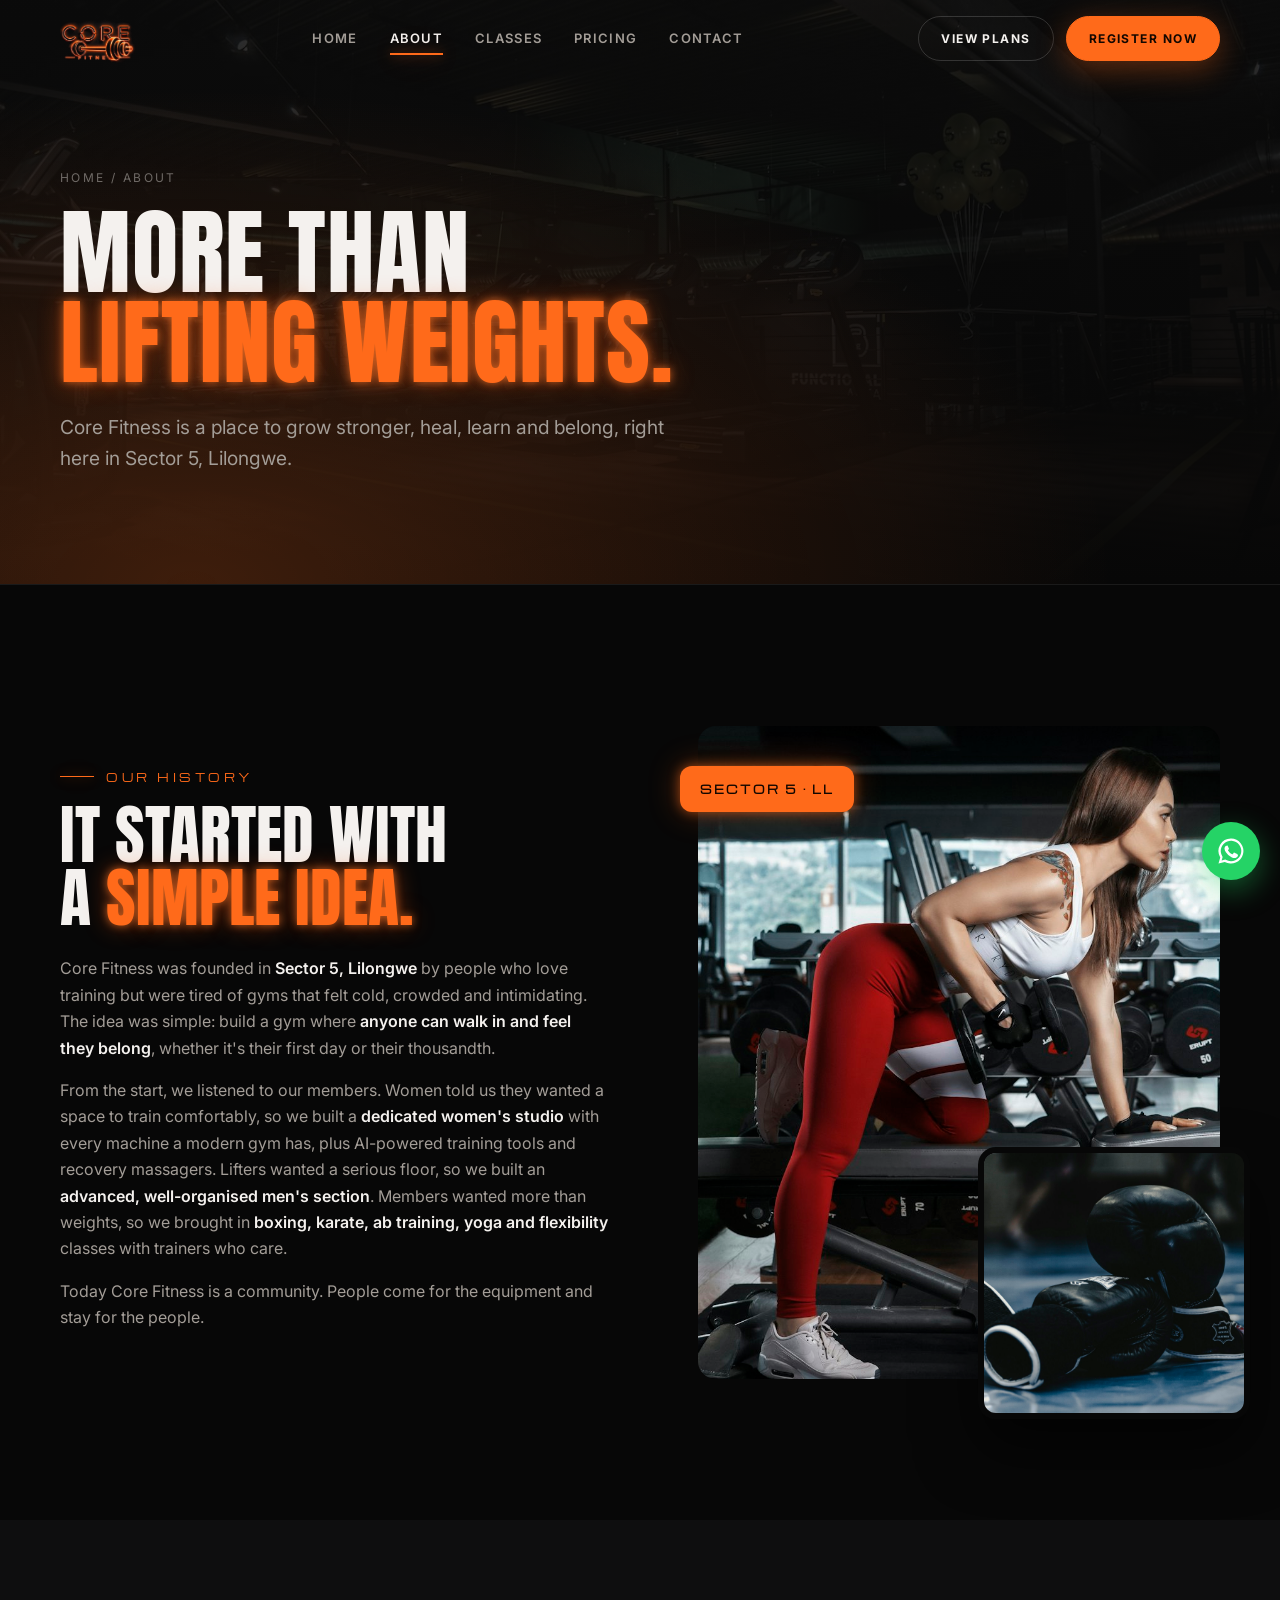
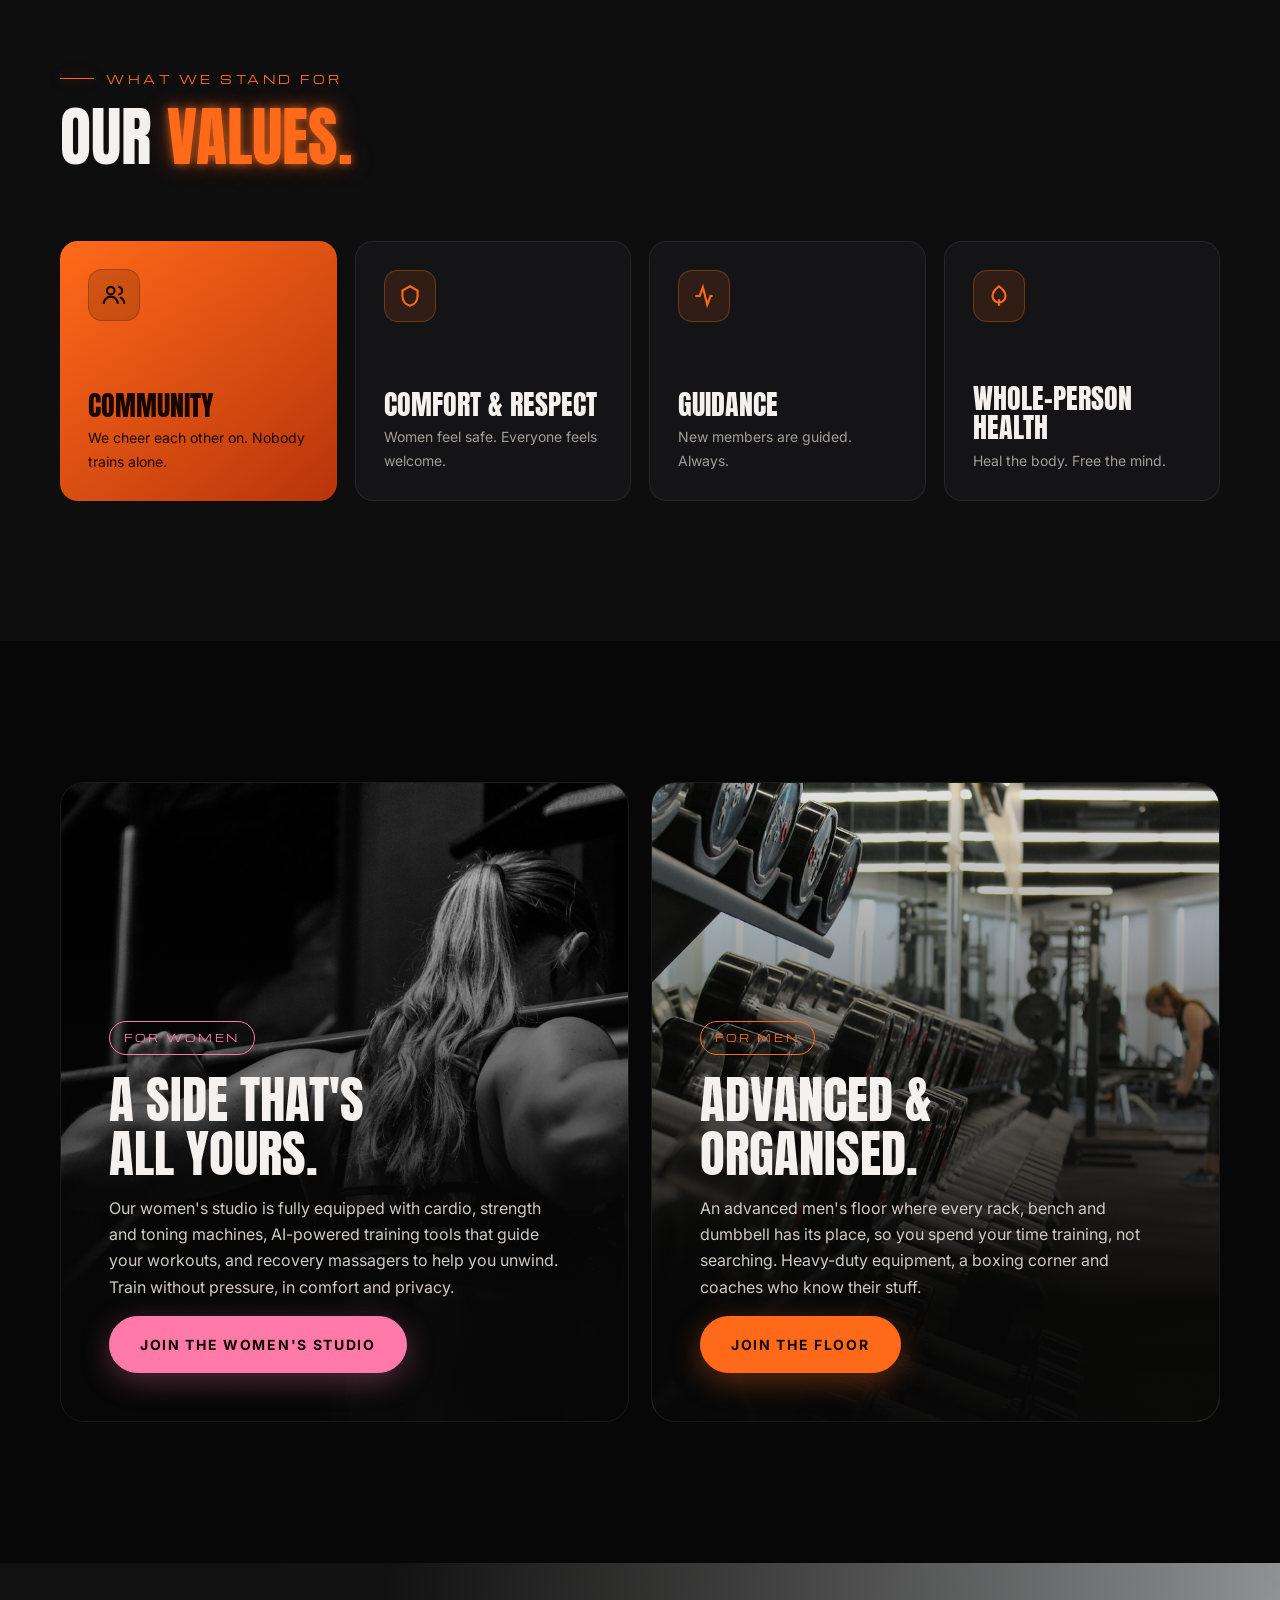
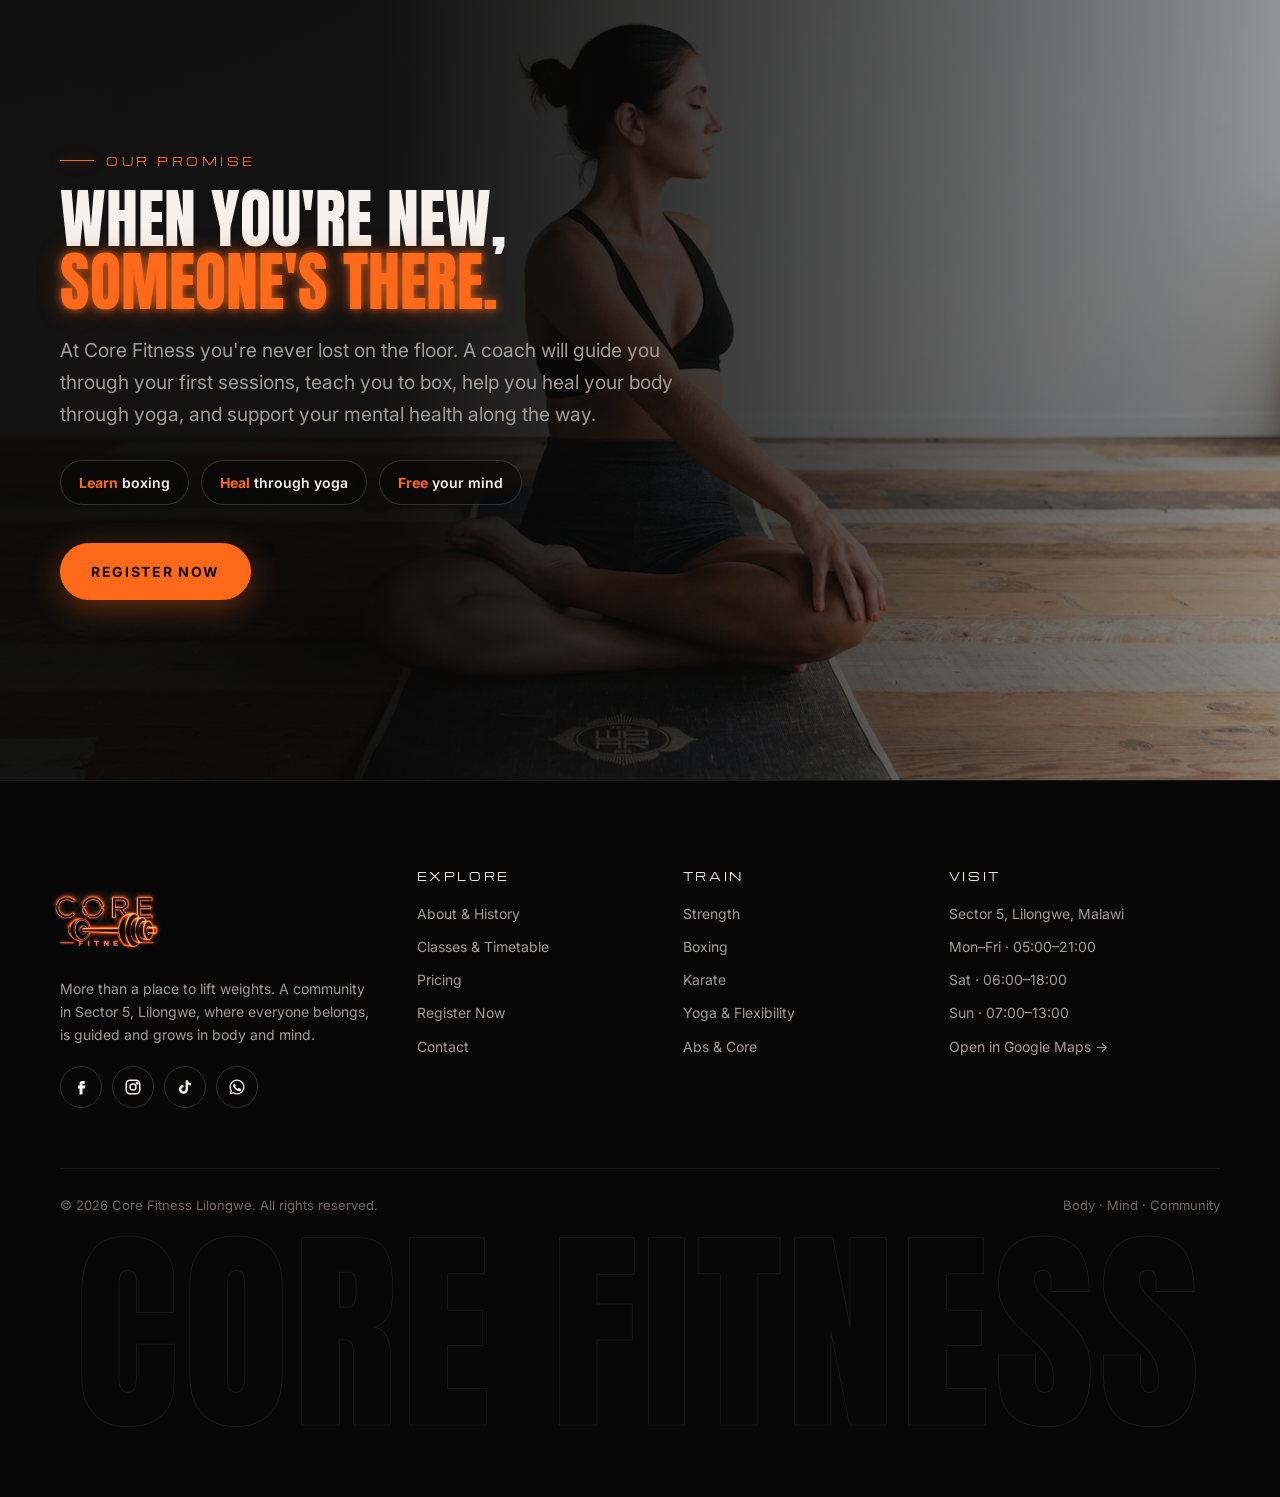
==== about.html @ b4f146c8 "new website" ====
<!DOCTYPE html>
<html lang="en">
<head>
  <meta charset="UTF-8" />
  <meta name="viewport" content="width=device-width, initial-scale=1.0" />
  <title>About Us &amp; Our Story | Core Fitness Lilongwe</title>
  <meta name="description" content="The story of Core Fitness, Sector 5, Lilongwe: a gym built as a community, with a dedicated women's studio, an advanced men's floor, and classes that heal body and mind." />
  <meta name="theme-color" content="#070707" />
  <link rel="icon" href="assets/logo.png" />
  <link rel="preconnect" href="https://fonts.googleapis.com" />
  <link rel="preconnect" href="https://fonts.gstatic.com" crossorigin />
  <link href="https://fonts.googleapis.com/css2?family=Anton&family=Inter:wght@400;500;600;700;800&family=Michroma&display=swap" rel="stylesheet" />
  <link rel="stylesheet" href="css/style.css" />
</head>
<body>
  <!-- ============ HEADER ============ -->
  <header class="site-header">
    <div class="container">
      <a href="index.html" class="brand" aria-label="Core Fitness home"><img src="assets/logo.png" alt="Core Fitness" width="367" height="294" /></a>
      <nav class="nav" aria-label="Main">
        <a href="index.html">Home</a>
        <a href="about.html">About</a>
        <a href="classes.html">Classes</a>
        <a href="pricing.html">Pricing</a>
        <a href="contact.html">Contact</a>
      </nav>
      <div class="header-cta">
        <a href="pricing.html" class="btn btn-ghost">View Plans</a>
        <a href="register.html" class="btn btn-primary">Register Now</a>
        <button class="menu-toggle" aria-label="Open menu" aria-expanded="false"><span></span><span></span><span></span></button>
      </div>
    </div>
  </header>
  <div class="mobile-nav" aria-label="Mobile">
    <a class="m-link" href="index.html">Home</a>
    <a class="m-link" href="about.html">About</a>
    <a class="m-link" href="classes.html">Classes</a>
    <a class="m-link" href="pricing.html">Pricing</a>
    <a class="m-link" href="contact.html">Contact</a>
    <a href="register.html" class="btn btn-primary btn-lg">Register Now</a>
  </div>

  <main>
    <section class="page-hero">
      <div class="bg"><img src="assets/img/floor2.jpg" alt="" /></div>
      <div class="container">
        <div class="breadcrumb"><a href="index.html">Home</a> / About</div>
        <h1 class="display">More than<br /><span class="neon">lifting weights.</span></h1>
        <p class="lead" style="margin-top:24px">Core Fitness is a place to grow stronger, heal, learn and belong, right here in Sector 5, Lilongwe.</p>
      </div>
    </section>

    <!-- History: edit with founding year / founder details as needed -->
    <section class="section">
      <div class="container">
        <div class="split">
          <div class="story-copy reveal">
            <span class="eyebrow">Our History</span>
            <h2 class="h2">It started with<br />a <span class="neon">simple idea.</span></h2>
            <p style="margin-top:26px">Core Fitness was founded in <strong>Sector 5, Lilongwe</strong> by people who love training but were tired of gyms that felt cold, crowded and intimidating. The idea was simple: build a gym where <strong>anyone can walk in and feel they belong</strong>, whether it's their first day or their thousandth.</p>
            <p>From the start, we listened to our members. Women told us they wanted a space to train comfortably, so we built a <strong>dedicated women's studio</strong> with every machine a modern gym has, plus AI-powered training tools and recovery massagers. Lifters wanted a serious floor, so we built an <strong>advanced, well-organised men's section</strong>. Members wanted more than weights, so we brought in <strong>boxing, karate, ab training, yoga and flexibility</strong> classes with trainers who care.</p>
            <p>Today Core Fitness is a community. People come for the equipment and stay for the people.</p>
          </div>
          <div class="story-media reveal d1">
            <div class="main"><img src="assets/img/women-row.jpg" alt="Member training in the women's studio" loading="lazy" /></div>
            <div class="float"><img src="assets/img/gloves.jpg" alt="Boxing gloves" loading="lazy" /></div>
            <span class="tag">Sector 5 · LL</span>
          </div>
        </div>
      </div>
    </section>

    <section class="section bg-alt">
      <div class="container">
        <div class="section-head">
          <div>
            <span class="eyebrow">What We Stand For</span>
            <h2 class="h2">Our <span class="neon">values.</span></h2>
          </div>
        </div>
        <div class="bento">
          <div class="tile accent reveal"><div class="icon"><svg viewBox="0 0 24 24" fill="none" stroke="currentColor" stroke-width="2"><circle cx="9" cy="8" r="3.5"/><path d="M2.5 20a6.5 6.5 0 0 1 13 0M16 4.5a3.5 3.5 0 0 1 0 7M21.5 20a6.5 6.5 0 0 0-4-6"/></svg></div><h3>Community</h3><p>We cheer each other on. Nobody trains alone.</p></div>
          <div class="tile plain reveal d1"><div class="icon"><svg viewBox="0 0 24 24" fill="none" stroke="currentColor" stroke-width="2"><path d="M12 3l7 4v5c0 4.5-3 8-7 9-4-1-7-4.5-7-9V7z"/></svg></div><h3>Comfort &amp; Respect</h3><p>Women feel safe. Everyone feels welcome.</p></div>
          <div class="tile plain reveal d2"><div class="icon"><svg viewBox="0 0 24 24" fill="none" stroke="currentColor" stroke-width="2"><path d="M4 12h4l3-8 4 16 3-8h2"/></svg></div><h3>Guidance</h3><p>New members are guided. Always.</p></div>
          <div class="tile plain reveal d3"><div class="icon"><svg viewBox="0 0 24 24" fill="none" stroke="currentColor" stroke-width="2"><path d="M12 3c4 3 6 6 6 9a6 6 0 0 1-12 0c0-3 2-6 6-9z"/><path d="M12 21v-6"/></svg></div><h3>Whole-Person Health</h3><p>Heal the body. Free the mind.</p></div>
        </div>
      </div>
    </section>

    <section class="section">
      <div class="container">
        <div class="zones">
          <article class="zone women reveal">
            <img src="assets/img/women-squat.jpg" alt="Woman training with a barbell" loading="lazy" />
            <span class="zone-label">For Women</span>
            <h3>A side that's<br />all yours.</h3>
            <p>Our women's studio is fully equipped with cardio, strength and toning machines, AI-powered training tools that guide your workouts, and recovery massagers to help you unwind. Train without pressure, in comfort and privacy.</p>
            <div><a href="register.html?plan=womens-studio" class="btn btn-primary">Join the Women's Studio</a></div>
          </article>
          <article class="zone men reveal d1">
            <img src="assets/img/dumbbells.jpg" alt="Rows of dumbbells on the men's floor" loading="lazy" />
            <span class="zone-label">For Men</span>
            <h3>Advanced &amp;<br />organised.</h3>
            <p>An advanced men's floor where every rack, bench and dumbbell has its place, so you spend your time training, not searching. Heavy-duty equipment, a boxing corner and coaches who know their stuff.</p>
            <div><a href="register.html?plan=core" class="btn btn-primary">Join the Floor</a></div>
          </article>
        </div>
      </div>
    </section>

    <section class="feature-band">
      <img src="assets/img/yoga-seated.jpg" alt="Yoga meditation" loading="lazy" />
      <div class="container">
        <div class="content reveal">
          <span class="eyebrow">Our Promise</span>
          <h2 class="h2">When you're new,<br /><span class="neon">someone's there.</span></h2>
          <p class="lead" style="margin-top:22px">At Core Fitness you're never lost on the floor. A coach will guide you through your first sessions, teach you to box, help you heal your body through yoga, and support your mental health along the way.</p>
          <div class="trio"><span><b>Learn</b> boxing</span><span><b>Heal</b> through yoga</span><span><b>Free</b> your mind</span></div>
          <a href="register.html" class="btn btn-primary">Register Now</a>
        </div>
      </div>
    </section>
  </main>

  <!-- ============ FOOTER ============ -->
  <footer class="site-footer">
    <div class="container">
      <div class="footer-grid">
        <div class="footer-brand">
          <img src="assets/logo.png" alt="Core Fitness" width="367" height="294" />
          <p>More than a place to lift weights. A community in Sector 5, Lilongwe, where everyone belongs, is guided and grows in body and mind.</p>
          <div class="socials">
            <a href="#" aria-label="Facebook"><svg viewBox="0 0 24 24" fill="currentColor"><path d="M14 8h3V4h-3a4 4 0 0 0-4 4v2H8v4h2v8h4v-8h3l1-4h-4V8z"/></svg></a>
            <a href="#" aria-label="Instagram"><svg viewBox="0 0 24 24" fill="none" stroke="currentColor" stroke-width="2"><rect x="3" y="3" width="18" height="18" rx="5"/><circle cx="12" cy="12" r="4"/><circle cx="17.5" cy="6.5" r="1" fill="currentColor"/></svg></a>
            <a href="#" aria-label="TikTok"><svg viewBox="0 0 24 24" fill="currentColor"><path d="M16 3c.3 2.3 1.7 3.8 4 4v3c-1.5 0-2.8-.4-4-1.2V15a6 6 0 1 1-6-6v3.2a2.8 2.8 0 1 0 2.8 2.8V3H16z"/></svg></a>
            <a href="#" data-wa aria-label="WhatsApp"><svg viewBox="0 0 24 24" fill="currentColor"><path d="M12 2a10 10 0 0 0-8.6 15.1L2 22l5-1.3A10 10 0 1 0 12 2zm0 18.2a8.2 8.2 0 0 1-4.2-1.2l-.3-.2-3 .8.8-2.9-.2-.3A8.2 8.2 0 1 1 12 20.2zm4.5-6.1c-.2-.1-1.5-.7-1.7-.8s-.4-.1-.6.1-.6.8-.8 1-.3.2-.5.1a6.7 6.7 0 0 1-3.3-2.9c-.3-.4.3-.4.7-1.3.1-.2 0-.3 0-.4l-.8-1.8c-.2-.5-.4-.4-.6-.4h-.5a1 1 0 0 0-.7.3 3 3 0 0 0-.9 2.2 5.1 5.1 0 0 0 1.1 2.7 11.6 11.6 0 0 0 4.5 4c1.7.7 2.3.8 3.2.6a2.7 2.7 0 0 0 1.8-1.3 2.2 2.2 0 0 0 .1-1.3c0-.1-.2-.2-.5-.3z"/></svg></a>
          </div>
        </div>
        <div class="footer-col">
          <h4>Explore</h4>
          <ul>
            <li><a href="about.html">About &amp; History</a></li>
            <li><a href="classes.html">Classes &amp; Timetable</a></li>
            <li><a href="pricing.html">Pricing</a></li>
            <li><a href="register.html">Register Now</a></li>
            <li><a href="contact.html">Contact</a></li>
          </ul>
        </div>
        <div class="footer-col">
          <h4>Train</h4>
          <ul>
            <li><a href="classes.html#strength">Strength</a></li>
            <li><a href="classes.html#boxing">Boxing</a></li>
            <li><a href="classes.html#karate">Karate</a></li>
            <li><a href="classes.html#yoga">Yoga &amp; Flexibility</a></li>
            <li><a href="classes.html#abs">Abs &amp; Core</a></li>
          </ul>
        </div>
        <div class="footer-col">
          <h4>Visit</h4>
          <ul>
            <li>Sector 5, Lilongwe, Malawi</li>
            <li>Mon–Fri · 05:00–21:00</li>
            <li>Sat · 06:00–18:00</li>
            <li>Sun · 07:00–13:00</li>
            <li><a href="https://maps.app.goo.gl/kBZZqsouo9vo6uV37" target="_blank" rel="noopener">Open in Google Maps →</a></li>
          </ul>
        </div>
      </div>
      <div class="footer-bottom">
        <span>© <span data-year></span> Core Fitness Lilongwe. All rights reserved.</span>
        <span>Body · Mind · Community</span>
      </div>
      <div class="footer-giant" aria-hidden="true">CORE FITNESS</div>
    </div>
  </footer>

  <a href="#" data-wa class="wa-float" aria-label="Chat with us on WhatsApp"><svg viewBox="0 0 24 24" fill="currentColor"><path d="M12 2a10 10 0 0 0-8.6 15.1L2 22l5-1.3A10 10 0 1 0 12 2zm0 18.2a8.2 8.2 0 0 1-4.2-1.2l-.3-.2-3 .8.8-2.9-.2-.3A8.2 8.2 0 1 1 12 20.2zm4.5-6.1c-.2-.1-1.5-.7-1.7-.8s-.4-.1-.6.1-.6.8-.8 1-.3.2-.5.1a6.7 6.7 0 0 1-3.3-2.9c-.3-.4.3-.4.7-1.3.1-.2 0-.3 0-.4l-.8-1.8c-.2-.5-.4-.4-.6-.4h-.5a1 1 0 0 0-.7.3 3 3 0 0 0-.9 2.2 5.1 5.1 0 0 0 1.1 2.7 11.6 11.6 0 0 0 4.5 4c1.7.7 2.3.8 3.2.6a2.7 2.7 0 0 0 1.8-1.3 2.2 2.2 0 0 0 .1-1.3c0-.1-.2-.2-.5-.3z"/></svg></a>

  <script src="js/main.js"></script>
</body>
</html>
---- css/style.css ----
/* ==========================================================
   CORE FITNESS — Lilongwe, Sector 5
   Neon-ember design system built from the brand logo
   ========================================================== */

:root {
  --bg: #070707;
  --bg-2: #0e0e0f;
  --surface: #141416;
  --surface-2: #1b1b1e;
  --line: rgba(255, 255, 255, 0.08);
  --line-strong: rgba(255, 255, 255, 0.16);
  --text: #f4f1ee;
  --muted: #a39d97;
  --dim: #6f6a66;

  --ember: #ff6a1a;
  --ember-hot: #ff8a3d;
  --ember-deep: #d9480f;
  --ember-soft: rgba(255, 106, 26, 0.12);
  --glow: 0 0 12px rgba(255, 106, 26, 0.55), 0 0 32px rgba(255, 106, 26, 0.3);
  --glow-text: 0 0 8px rgba(255, 120, 40, 0.7), 0 0 24px rgba(255, 90, 20, 0.45);

  --rose: #ff7aa8; /* women's studio accent */

  --font-display: "Anton", "Impact", sans-serif;
  --font-wide: "Michroma", "Arial", sans-serif;
  --font-body: "Inter", system-ui, -apple-system, "Segoe UI", sans-serif;

  --radius: 18px;
  --radius-sm: 10px;
  --container: 1240px;
  --gutter: clamp(16px, 4vw, 40px);
  --header-h: 78px;
  --ease: cubic-bezier(0.2, 0.7, 0.2, 1);
}

/* ---------- Reset ---------- */
*, *::before, *::after { box-sizing: border-box; }
html { scroll-behavior: smooth; -webkit-text-size-adjust: 100%; }
body {
  margin: 0;
  background: var(--bg);
  color: var(--text);
  font-family: var(--font-body);
  font-size: 16px;
  line-height: 1.65;
  -webkit-font-smoothing: antialiased;
  overflow-x: hidden;
}
img { max-width: 100%; display: block; }
a { color: inherit; text-decoration: none; }
button, input, select, textarea { font: inherit; color: inherit; }
h1, h2, h3, h4 { margin: 0; line-height: 1.05; font-weight: 400; }
p { margin: 0 0 1em; }
ul { margin: 0; padding: 0; list-style: none; }
::selection { background: var(--ember); color: #000; }
:focus-visible { outline: 2px solid var(--ember); outline-offset: 3px; border-radius: 4px; }

.container { width: 100%; max-width: var(--container); margin: 0 auto; padding: 0 var(--gutter); }
.sr-only { position: absolute; width: 1px; height: 1px; overflow: hidden; clip: rect(0 0 0 0); white-space: nowrap; }

/* ---------- Type ---------- */
.eyebrow {
  display: inline-flex; align-items: center; gap: 12px;
  font-family: var(--font-wide);
  font-size: 11px; letter-spacing: 0.32em; text-transform: uppercase;
  color: var(--ember);
  margin-bottom: 18px;
}
.eyebrow::before { content: ""; width: 34px; height: 1px; background: var(--ember); box-shadow: var(--glow); }
.display {
  font-family: var(--font-display);
  text-transform: uppercase;
  letter-spacing: 0.01em;
  font-size: clamp(44px, 7.4vw, 108px);
  line-height: 0.95;
}
.h2 {
  font-family: var(--font-display);
  text-transform: uppercase;
  font-size: clamp(36px, 5vw, 68px);
  line-height: 0.98;
}
.h3 { font-family: var(--font-display); text-transform: uppercase; font-size: clamp(24px, 2.4vw, 32px); letter-spacing: 0.01em; }
.lead { font-size: clamp(17px, 1.5vw, 20px); color: var(--muted); max-width: 640px; }
.neon { color: var(--ember); text-shadow: var(--glow-text); }
.outline-text { color: transparent; -webkit-text-stroke: 1.5px var(--text); }
.muted { color: var(--muted); }

/* ---------- Buttons ---------- */
.btn {
  --b: var(--ember);
  position: relative;
  display: inline-flex; align-items: center; justify-content: center; gap: 10px;
  padding: 16px 30px;
  border-radius: 999px;
  border: 1px solid var(--b);
  font-weight: 700; font-size: 14px; letter-spacing: 0.12em; text-transform: uppercase;
  cursor: pointer;
  transition: transform .3s var(--ease), box-shadow .3s var(--ease), background .3s, color .3s;
  white-space: nowrap;
}
.btn svg { width: 18px; height: 18px; transition: transform .3s var(--ease); }
.btn:hover svg { transform: translateX(4px); }
.btn-primary { background: var(--ember); color: #120700; box-shadow: 0 8px 30px rgba(255, 106, 26, .35); }
.btn-primary:hover { background: var(--ember-hot); box-shadow: var(--glow), 0 10px 40px rgba(255, 106, 26, .45); transform: translateY(-2px); }
.btn-ghost { background: transparent; color: var(--text); --b: var(--line-strong); }
.btn-ghost:hover { --b: var(--ember); color: var(--ember); }
.btn-lg { padding: 20px 38px; font-size: 15px; }
.btn-block { width: 100%; }

/* ---------- Header ---------- */
.site-header {
  position: fixed; inset: 0 0 auto 0; z-index: 100;
  height: var(--header-h);
  display: flex; align-items: center;
  transition: background .4s, border-color .4s, height .3s;
  border-bottom: 1px solid transparent;
}
.site-header.scrolled {
  background: rgba(7, 7, 7, .82);
  backdrop-filter: blur(14px) saturate(140%);
  -webkit-backdrop-filter: blur(14px) saturate(140%);
  border-color: var(--line);
  height: 68px;
}
.site-header .container { display: flex; align-items: center; justify-content: space-between; gap: 24px; }
.brand { display: flex; align-items: center; flex-shrink: 0; }
.brand img { height: 62px; width: auto; transition: height .3s; }
.site-header.scrolled .brand img { height: 46px; }

.nav { display: flex; align-items: center; gap: 4px; }
.nav a {
  position: relative;
  padding: 10px 14px;
  font-size: 13px; font-weight: 600; letter-spacing: 0.1em; text-transform: uppercase;
  color: var(--muted);
  transition: color .25s;
}
.nav a::after {
  content: ""; position: absolute; left: 14px; right: 14px; bottom: 4px; height: 2px;
  background: var(--ember); box-shadow: var(--glow);
  transform: scaleX(0); transform-origin: left; transition: transform .35s var(--ease);
}
.nav a:hover, .nav a.active { color: var(--text); }
.nav a:hover::after, .nav a.active::after { transform: scaleX(1); }
.header-cta { display: flex; align-items: center; gap: 12px; }
.header-cta .btn { padding: 12px 22px; font-size: 12px; }

.menu-toggle {
  display: none;
  width: 46px; height: 46px; border-radius: 50%;
  background: var(--surface); border: 1px solid var(--line-strong);
  cursor: pointer; position: relative;
}
.menu-toggle span {
  position: absolute; left: 13px; right: 13px; height: 2px; background: var(--text);
  transition: transform .35s var(--ease), opacity .2s, top .35s var(--ease);
}
.menu-toggle span:nth-child(1) { top: 16px; }
.menu-toggle span:nth-child(2) { top: 22px; }
.menu-toggle span:nth-child(3) { top: 28px; }
.menu-open .menu-toggle span:nth-child(1) { top: 22px; transform: rotate(45deg); }
.menu-open .menu-toggle span:nth-child(2) { opacity: 0; }
.menu-open .menu-toggle span:nth-child(3) { top: 22px; transform: rotate(-45deg); }

.mobile-nav {
  position: fixed; inset: 0; z-index: 90;
  background: rgba(7, 7, 7, .97);
  backdrop-filter: blur(20px);
  display: flex; flex-direction: column; justify-content: center;
  padding: 100px var(--gutter) 40px;
  opacity: 0; visibility: hidden;
  transition: opacity .35s, visibility .35s;
}
.menu-open .mobile-nav { opacity: 1; visibility: visible; }
.mobile-nav a.m-link {
  font-family: var(--font-display); text-transform: uppercase;
  font-size: clamp(38px, 11vw, 64px); line-height: 1.15;
  color: var(--text);
  transform: translateY(20px); opacity: 0;
  transition: transform .5s var(--ease), opacity .5s, color .2s;
}
.mobile-nav a.m-link:hover, .mobile-nav a.m-link.active { color: var(--ember); text-shadow: var(--glow-text); }
.menu-open .mobile-nav a.m-link { transform: none; opacity: 1; }
.menu-open .mobile-nav a.m-link:nth-child(2) { transition-delay: .05s; }
.menu-open .mobile-nav a.m-link:nth-child(3) { transition-delay: .1s; }
.menu-open .mobile-nav a.m-link:nth-child(4) { transition-delay: .15s; }
.menu-open .mobile-nav a.m-link:nth-child(5) { transition-delay: .2s; }
.menu-open .mobile-nav a.m-link:nth-child(6) { transition-delay: .25s; }
.mobile-nav .btn { margin-top: 36px; align-self: flex-start; }
.menu-open { overflow: hidden; }

/* ---------- Hero ---------- */
.hero {
  position: relative;
  min-height: 100svh;
  display: flex; align-items: flex-end;
  padding: calc(var(--header-h) + 60px) 0 90px;
  overflow: hidden;
  isolation: isolate;
}
.hero-media { position: absolute; inset: 0; z-index: -2; }
.hero-media img { width: 100%; height: 100%; object-fit: cover; object-position: 60% 30%; transform: scale(1.08); animation: heroZoom 18s ease-out forwards; }
@keyframes heroZoom { to { transform: scale(1); } }
.hero::before {
  content: ""; position: absolute; inset: 0; z-index: -1;
  background:
    radial-gradient(ellipse at 80% 20%, rgba(255, 106, 26, .18), transparent 55%),
    linear-gradient(90deg, rgba(7,7,7,.96) 0%, rgba(7,7,7,.78) 40%, rgba(7,7,7,.25) 100%),
    linear-gradient(0deg, var(--bg) 0%, transparent 40%);
}
.hero-inner { max-width: 880px; }
.hero .display .line { display: block; overflow: hidden; }
.hero .display .line > span { display: inline-block; transform: translateY(105%); animation: rise 1s var(--ease) forwards; }
.hero .display .line:nth-child(2) > span { animation-delay: .12s; }
.hero .display .line:nth-child(3) > span { animation-delay: .24s; }
@keyframes rise { to { transform: none; } }
.hero .lead { margin: 28px 0 40px; opacity: 0; animation: fadeUp 1s .5s var(--ease) forwards; }
.hero-actions { display: flex; flex-wrap: wrap; gap: 14px; opacity: 0; animation: fadeUp 1s .7s var(--ease) forwards; }
@keyframes fadeUp { from { opacity: 0; transform: translateY(24px); } to { opacity: 1; transform: none; } }

.hero-badge {
  position: absolute; right: var(--gutter); bottom: 150px;
  width: 150px; height: 150px;
  display: grid; place-items: center;
}
.hero-badge svg { position: absolute; inset: 0; animation: spin 22s linear infinite; }
.hero-badge text { font-family: var(--font-wide); font-size: 9.2px; letter-spacing: 3.6px; fill: var(--text); }
.hero-badge .core-dot { width: 54px; height: 54px; border-radius: 50%; background: var(--ember); box-shadow: var(--glow); display: grid; place-items: center; color: #120700; }
.hero-badge .core-dot svg { position: static; width: 22px; height: 22px; animation: none; }
@keyframes spin { to { transform: rotate(360deg); } }

.hero-meta {
  display: flex; flex-wrap: wrap; gap: 28px; margin-top: 56px;
  font-size: 13px; color: var(--muted);
  opacity: 0; animation: fadeUp 1s .9s var(--ease) forwards;
}
.hero-meta div { display: flex; align-items: center; gap: 10px; }
.hero-meta svg { width: 18px; height: 18px; color: var(--ember); }

/* page hero (inner pages) */
.page-hero {
  position: relative; isolation: isolate; overflow: hidden;
  padding: calc(var(--header-h) + 90px) 0 90px;
  border-bottom: 1px solid var(--line);
}
.page-hero .bg { position: absolute; inset: 0; z-index: -2; }
.page-hero .bg img { width: 100%; height: 100%; object-fit: cover; opacity: .42; }
.page-hero::before {
  content: ""; position: absolute; inset: 0; z-index: -1;
  background: radial-gradient(ellipse at 15% 100%, rgba(255,106,26,.22), transparent 60%), linear-gradient(0deg, var(--bg), rgba(7,7,7,.55));
}
.breadcrumb { font-size: 12px; letter-spacing: .2em; text-transform: uppercase; color: var(--dim); margin-bottom: 20px; }
.breadcrumb a:hover { color: var(--ember); }

/* ---------- Marquee ---------- */
.marquee {
  border-block: 1px solid var(--line);
  background: var(--bg-2);
  overflow: hidden;
  padding: 22px 0;
  display: flex;
  user-select: none;
}
.marquee-track { display: flex; flex-shrink: 0; gap: 48px; padding-right: 48px; animation: marquee 38s linear infinite; }
.marquee:hover .marquee-track { animation-play-state: paused; }
.marquee-item { display: flex; align-items: center; gap: 48px; font-family: var(--font-display); font-size: clamp(26px, 3.4vw, 44px); text-transform: uppercase; white-space: nowrap; }
.marquee-item:nth-child(even) { color: transparent; -webkit-text-stroke: 1px rgba(255,255,255,.5); }
.marquee-item .star { color: var(--ember); font-size: .6em; text-shadow: var(--glow-text); -webkit-text-stroke: 0; }
@keyframes marquee { to { transform: translateX(-100%); } }

/* ---------- Sections ---------- */
section { position: relative; }
.section { padding: clamp(80px, 11vw, 150px) 0; }
.section-head { display: flex; flex-wrap: wrap; align-items: flex-end; justify-content: space-between; gap: 28px; margin-bottom: clamp(44px, 6vw, 72px); }
.section-head .lead { margin: 0; }
.bg-alt { background: var(--bg-2); }

/* ---------- Stats ---------- */
.stats { display: grid; grid-template-columns: repeat(4, 1fr); border: 1px solid var(--line); border-radius: var(--radius); overflow: hidden; }
.stat { padding: 36px 28px; border-right: 1px solid var(--line); background: linear-gradient(180deg, var(--surface), transparent); }
.stat:last-child { border-right: 0; }
.stat-num { font-family: var(--font-display); font-size: clamp(44px, 5vw, 66px); line-height: 1; color: var(--text); }
.stat-num em { font-style: normal; color: var(--ember); text-shadow: var(--glow-text); }
.stat-label { margin-top: 10px; color: var(--muted); font-size: 14px; }

/* ---------- Story / split ---------- */
.split { display: grid; grid-template-columns: 1.05fr 1fr; gap: clamp(40px, 7vw, 100px); align-items: center; }
.split.reverse > :first-child { order: 2; }
.story-media { position: relative; }
.story-media .main { border-radius: var(--radius); overflow: hidden; aspect-ratio: 4 / 5; }
.story-media .main img { width: 100%; height: 100%; object-fit: cover; }
.story-media .float {
  position: absolute; right: -30px; bottom: -40px; width: 52%;
  border-radius: var(--radius); overflow: hidden; aspect-ratio: 1;
  border: 6px solid var(--bg);
  box-shadow: 0 30px 60px rgba(0,0,0,.6);
}
.story-media .float img { width: 100%; height: 100%; object-fit: cover; }
.story-media .tag {
  position: absolute; left: -18px; top: 40px;
  background: var(--ember); color: #120700;
  padding: 14px 20px; border-radius: 12px;
  font-family: var(--font-wide); font-size: 11px; letter-spacing: .2em; text-transform: uppercase; font-weight: 700;
  box-shadow: var(--glow);
}
.story-copy p { color: var(--muted); }
.story-copy p strong { color: var(--text); font-weight: 600; }
.pillars { display: grid; grid-template-columns: 1fr 1fr; gap: 18px; margin-top: 34px; }
.pillar { padding: 20px; border: 1px solid var(--line); border-radius: var(--radius-sm); background: var(--surface); }
.pillar h4 { font-weight: 700; font-size: 15px; margin-bottom: 4px; display: flex; gap: 10px; align-items: center; }
.pillar h4 svg { width: 20px; height: 20px; color: var(--ember); flex-shrink: 0; }
.pillar p { margin: 0; font-size: 14px; color: var(--muted); }

/* ---------- Zones (women / men) ---------- */
.zones { display: grid; grid-template-columns: 1fr 1fr; gap: 22px; }
.zone {
  position: relative; isolation: isolate; overflow: hidden;
  border-radius: calc(var(--radius) + 6px);
  min-height: 640px;
  padding: clamp(28px, 4vw, 48px);
  display: flex; flex-direction: column; justify-content: flex-end;
  border: 1px solid var(--line);
}
.zone > img { position: absolute; inset: 0; width: 100%; height: 100%; object-fit: cover; z-index: -2; transition: transform 1.2s var(--ease); }
.zone:hover > img { transform: scale(1.05); }
.zone::before { content: ""; position: absolute; inset: 0; z-index: -1; background: linear-gradient(0deg, rgba(7,7,7,.97) 18%, rgba(7,7,7,.55) 55%, rgba(7,7,7,.1)); }
.zone-label {
  align-self: flex-start;
  font-family: var(--font-wide); font-size: 10px; letter-spacing: .28em; text-transform: uppercase;
  padding: 8px 14px; border-radius: 999px; margin-bottom: 18px;
  border: 1px solid currentColor;
}
.zone.women .zone-label { color: var(--rose); }
.zone.men .zone-label { color: var(--ember); }
.zone h3 { font-family: var(--font-display); font-size: clamp(36px, 4vw, 56px); text-transform: uppercase; margin-bottom: 14px; }
.zone p { color: #cfc9c3; max-width: 460px; }
.zone ul { display: grid; grid-template-columns: 1fr 1fr; gap: 10px 20px; margin: 18px 0 28px; }
.zone li { display: flex; gap: 10px; align-items: flex-start; font-size: 14px; color: #e7e2dd; }
.zone li svg { width: 16px; height: 16px; flex-shrink: 0; margin-top: 4px; }
.zone.women li svg { color: var(--rose); }
.zone.men li svg { color: var(--ember); }
.zone.women .btn-primary { background: var(--rose); border-color: var(--rose); box-shadow: 0 8px 30px rgba(255,122,168,.3); }
.zone.women .btn-primary:hover { box-shadow: 0 0 14px rgba(255,122,168,.6), 0 10px 40px rgba(255,122,168,.4); }

/* ---------- Discipline cards ---------- */
.cards { display: grid; grid-template-columns: repeat(3, 1fr); gap: 22px; }
.card {
  position: relative; overflow: hidden;
  border-radius: var(--radius);
  background: var(--surface);
  border: 1px solid var(--line);
  transition: transform .5s var(--ease), border-color .4s, box-shadow .4s;
  display: flex; flex-direction: column;
}
.card:hover { transform: translateY(-6px); border-color: rgba(255,106,26,.5); box-shadow: 0 20px 50px rgba(0,0,0,.5), 0 0 0 1px rgba(255,106,26,.15); }
.card-media { aspect-ratio: 16 / 11; overflow: hidden; position: relative; }
.card-media img { width: 100%; height: 100%; object-fit: cover; transition: transform 1s var(--ease); filter: saturate(.9); }
.card:hover .card-media img { transform: scale(1.07); filter: saturate(1.05); }
.card-media .chip { position: absolute; left: 16px; top: 16px; }
.card-body { padding: 26px 26px 30px; flex: 1; display: flex; flex-direction: column; }
.card-body h3 { margin-bottom: 10px; }
.card-body p { color: var(--muted); font-size: 15px; flex: 1; }
.card-link { display: inline-flex; align-items: center; gap: 8px; color: var(--ember); font-weight: 700; font-size: 13px; letter-spacing: .12em; text-transform: uppercase; margin-top: 8px; }
.card-link svg { width: 16px; height: 16px; transition: transform .3s var(--ease); }
.card:hover .card-link svg { transform: translateX(5px); }

.chip {
  display: inline-flex; align-items: center; gap: 6px;
  padding: 6px 12px; border-radius: 999px;
  background: rgba(7,7,7,.75); backdrop-filter: blur(8px);
  border: 1px solid var(--line-strong);
  font-size: 11px; font-weight: 700; letter-spacing: .14em; text-transform: uppercase;
}
.chip.hot { background: var(--ember); color: #120700; border-color: var(--ember); }
.chip.rose { color: var(--rose); border-color: rgba(255,122,168,.5); }

/* ---------- Bento (tech & recovery) ---------- */
.bento { display: grid; grid-template-columns: repeat(4, 1fr); grid-auto-rows: 260px; gap: 18px; }
.tile {
  position: relative; overflow: hidden; isolation: isolate;
  border-radius: var(--radius); border: 1px solid var(--line);
  background: var(--surface);
  padding: 28px;
  display: flex; flex-direction: column; justify-content: flex-end;
}
.tile > img { position: absolute; inset: 0; width: 100%; height: 100%; object-fit: cover; z-index: -2; opacity: .55; transition: opacity .5s, transform 1s var(--ease); }
.tile:hover > img { opacity: .7; transform: scale(1.04); }
.tile::before { content: ""; position: absolute; inset: 0; z-index: -1; background: linear-gradient(0deg, rgba(7,7,7,.95), transparent 75%); }
.tile.plain::before { display: none; }
.tile.w2 { grid-column: span 2; }
.tile.tall { grid-row: span 2; }
.tile h3 { font-family: var(--font-display); text-transform: uppercase; font-size: 28px; margin-bottom: 6px; }
.tile p { margin: 0; color: var(--muted); font-size: 14px; }
.tile .icon {
  width: 52px; height: 52px; border-radius: 14px;
  display: grid; place-items: center;
  background: var(--ember-soft); color: var(--ember);
  border: 1px solid rgba(255,106,26,.3);
  margin-bottom: auto;
}
.tile .icon svg { width: 26px; height: 26px; }
.tile.accent { background: linear-gradient(140deg, #ff6a1a, #b8350a); border: 0; }
.tile.accent::before { display: none; }
.tile.accent h3, .tile.accent p { color: #160800; }
.tile.accent .icon { background: rgba(0,0,0,.15); color: #160800; border-color: rgba(0,0,0,.2); }
.ai-scan {
  position: absolute; inset: 22px 22px auto auto; width: 120px; height: 120px; border-radius: 50%;
  border: 1px dashed rgba(255,106,26,.5);
  display: grid; place-items: center;
}
.ai-scan::before, .ai-scan::after { content: ""; position: absolute; inset: 14px; border-radius: 50%; border: 1px solid rgba(255,106,26,.35); animation: pulse 2.6s ease-out infinite; }
.ai-scan::after { animation-delay: 1.3s; }
.ai-scan span { font-family: var(--font-wide); font-size: 14px; color: var(--ember); text-shadow: var(--glow-text); }
@keyframes pulse { from { transform: scale(.6); opacity: 1; } to { transform: scale(1.35); opacity: 0; } }

/* ---------- Journey (first day) ---------- */
.journey { display: grid; grid-template-columns: repeat(4, 1fr); gap: 22px; counter-reset: step; position: relative; }
.journey::before { content: ""; position: absolute; top: 34px; left: 6%; right: 6%; height: 1px; background: linear-gradient(90deg, transparent, var(--ember), transparent); opacity: .6; }
.step { position: relative; padding: 0 6px; }
.step-num {
  width: 68px; height: 68px; border-radius: 50%;
  background: var(--bg); border: 1px solid var(--ember);
  display: grid; place-items: center;
  font-family: var(--font-display); font-size: 26px; color: var(--ember);
  box-shadow: var(--glow);
  margin-bottom: 24px; position: relative;
}
.bg-alt .step-num { background: var(--bg-2); }
.step h3 { font-size: 22px; font-weight: 700; margin-bottom: 8px; font-family: var(--font-body); text-transform: none; }
.step p { color: var(--muted); font-size: 15px; margin: 0; }

/* ---------- Mind/Body feature ---------- */
.feature-band { position: relative; overflow: hidden; isolation: isolate; padding: clamp(100px, 14vw, 180px) 0; }
.feature-band > img { position: absolute; inset: 0; width: 100%; height: 100%; object-fit: cover; z-index: -2; }
.feature-band::before { content: ""; position: absolute; inset: 0; z-index: -1; background: linear-gradient(90deg, rgba(7,7,7,.94) 30%, rgba(7,7,7,.4)); }
.feature-band .content { max-width: 640px; }
.trio { display: flex; flex-wrap: wrap; gap: 12px; margin: 30px 0 38px; }
.trio span { padding: 10px 18px; border-radius: 999px; border: 1px solid var(--line-strong); background: rgba(7,7,7,.5); backdrop-filter: blur(6px); font-size: 14px; font-weight: 600; }
.trio span b { color: var(--ember); font-weight: 700; }

/* ---------- Trainers ---------- */
.trainers { display: grid; grid-template-columns: repeat(4, 1fr); gap: 20px; }
.trainer { position: relative; border-radius: var(--radius); overflow: hidden; aspect-ratio: 3 / 4; isolation: isolate; border: 1px solid var(--line); }
.trainer img { position: absolute; inset: 0; width: 100%; height: 100%; object-fit: cover; z-index: -2; filter: grayscale(.9) contrast(1.05); transition: filter .6s, transform 1s var(--ease); }
.trainer:hover img { filter: grayscale(0); transform: scale(1.05); }
.trainer::before { content: ""; position: absolute; inset: 0; z-index: -1; background: linear-gradient(0deg, rgba(7,7,7,.95) 10%, transparent 60%); }
.trainer-info { position: absolute; left: 22px; right: 22px; bottom: 22px; }
.trainer-info h3 { font-family: var(--font-display); text-transform: uppercase; font-size: 26px; }
.trainer-info span { font-size: 12px; letter-spacing: .16em; text-transform: uppercase; color: var(--ember); font-weight: 700; }

/* ---------- Testimonials ---------- */
.quotes { display: grid; grid-template-columns: repeat(3, 1fr); gap: 22px; }
.quote {
  margin: 0;
  padding: 34px; border-radius: var(--radius);
  background: var(--surface); border: 1px solid var(--line);
  display: flex; flex-direction: column; gap: 22px;
}
.quote .stars { color: var(--ember); letter-spacing: 4px; text-shadow: var(--glow-text); }
.quote blockquote { margin: 0; font-size: 17px; line-height: 1.6; flex: 1; }
.quote .who { display: flex; align-items: center; gap: 14px; }
.quote .avatar { width: 46px; height: 46px; border-radius: 50%; display: grid; place-items: center; background: var(--ember-soft); color: var(--ember); font-weight: 800; border: 1px solid rgba(255,106,26,.35); }
.quote .who b { display: block; font-size: 15px; }
.quote .who small { color: var(--dim); font-size: 13px; }

/* ---------- Pricing ---------- */
.billing-toggle {
  display: inline-flex; padding: 6px; border-radius: 999px;
  background: var(--surface); border: 1px solid var(--line-strong);
  margin: 0 auto 56px;
}
.billing-toggle button {
  border: 0; background: transparent; cursor: pointer;
  padding: 12px 24px; border-radius: 999px;
  font-size: 13px; font-weight: 700; letter-spacing: .1em; text-transform: uppercase; color: var(--muted);
  transition: background .3s, color .3s;
}
.billing-toggle button.active { background: var(--ember); color: #120700; box-shadow: var(--glow); }
.billing-toggle .save { font-size: 10px; margin-left: 6px; padding: 3px 8px; border-radius: 999px; background: rgba(0,0,0,.2); }
.billing-toggle button:not(.active) .save { background: var(--ember-soft); color: var(--ember); }
.toggle-wrap { text-align: center; }

.plans { display: grid; grid-template-columns: repeat(4, 1fr); gap: 18px; align-items: stretch; }
.plan {
  position: relative;
  padding: 34px 28px;
  border-radius: calc(var(--radius) + 4px);
  background: var(--surface);
  border: 1px solid var(--line);
  display: flex; flex-direction: column;
  transition: transform .4s var(--ease), border-color .3s;
}
.plan:hover { transform: translateY(-6px); border-color: var(--line-strong); }
.plan.featured {
  background: linear-gradient(180deg, rgba(255,106,26,.16), var(--surface) 45%);
  border-color: var(--ember);
  box-shadow: 0 0 0 1px var(--ember), 0 30px 80px rgba(255,106,26,.18);
}
.plan.rose { border-color: rgba(255,122,168,.45); background: linear-gradient(180deg, rgba(255,122,168,.1), var(--surface) 45%); }
.plan-badge {
  position: absolute; top: -13px; left: 50%; transform: translateX(-50%);
  padding: 6px 14px; border-radius: 999px;
  background: var(--ember); color: #120700;
  font-size: 11px; font-weight: 800; letter-spacing: .14em; text-transform: uppercase; white-space: nowrap;
  box-shadow: var(--glow);
}
.plan.rose .plan-badge { background: var(--rose); box-shadow: 0 0 14px rgba(255,122,168,.6); }
.plan-name { font-family: var(--font-wide); font-size: 12px; letter-spacing: .24em; text-transform: uppercase; color: var(--muted); }
.plan.featured .plan-name { color: var(--ember); }
.plan.rose .plan-name { color: var(--rose); }
.plan-price { margin: 18px 0 6px; display: flex; align-items: baseline; gap: 6px; flex-wrap: wrap; }
.plan-price .cur { font-size: 14px; font-weight: 700; color: var(--muted); }
.plan-price .amt { font-family: var(--font-display); font-size: clamp(44px, 4vw, 56px); line-height: 1; }
.plan-price .per { color: var(--dim); font-size: 14px; }
.plan-note { font-size: 13px; color: var(--dim); min-height: 20px; margin-bottom: 22px; }
.plan-desc { color: var(--muted); font-size: 14px; padding-bottom: 22px; border-bottom: 1px solid var(--line); margin-bottom: 22px; }
.plan ul { display: grid; gap: 12px; margin-bottom: 30px; flex: 1; }
.plan li { display: flex; gap: 10px; font-size: 14px; align-items: flex-start; }
.plan li svg { width: 17px; height: 17px; flex-shrink: 0; margin-top: 3px; color: var(--ember); }
.plan.rose li svg { color: var(--rose); }
.plan li.off { color: var(--dim); }
.plan li.off svg { color: var(--dim); }
.plan.rose .btn-primary { background: var(--rose); border-color: var(--rose); box-shadow: 0 8px 30px rgba(255,122,168,.3); }

/* comparison table */
.compare-wrap { overflow-x: auto; border: 1px solid var(--line); border-radius: var(--radius); -webkit-overflow-scrolling: touch; }
.compare { width: 100%; border-collapse: collapse; min-width: 720px; }
.compare th, .compare td { padding: 18px 22px; text-align: center; border-bottom: 1px solid var(--line); font-size: 14px; }
.compare th:first-child, .compare td:first-child { text-align: left; color: var(--muted); }
.compare thead th { font-family: var(--font-wide); font-size: 11px; letter-spacing: .2em; text-transform: uppercase; background: var(--surface); color: var(--text); position: sticky; top: 0; }
.compare thead th.hl { color: var(--ember); }
.compare td.hl { background: rgba(255,106,26,.05); }
.compare tbody tr:hover td { background: rgba(255,255,255,.02); }
.compare tr.group td { background: var(--bg-2); color: var(--ember); font-family: var(--font-wide); font-size: 10px; letter-spacing: .24em; text-transform: uppercase; text-align: left; padding: 14px 22px; }
.yes { color: var(--ember); font-weight: 800; }
.no { color: var(--dim); }

.addons { display: grid; grid-template-columns: repeat(3, 1fr); gap: 18px; }
.addon { padding: 28px; border-radius: var(--radius); border: 1px solid var(--line); background: var(--surface); display: flex; gap: 18px; align-items: flex-start; }
.addon .icon { width: 50px; height: 50px; flex-shrink: 0; border-radius: 14px; display: grid; place-items: center; background: var(--ember-soft); color: var(--ember); border: 1px solid rgba(255,106,26,.3); }
.addon .icon svg { width: 24px; height: 24px; }
.addon h4 { font-weight: 700; font-size: 17px; margin-bottom: 4px; }
.addon p { margin: 0 0 10px; color: var(--muted); font-size: 14px; }
.addon .price { font-family: var(--font-display); font-size: 24px; color: var(--ember); }
.addon .price small { font-family: var(--font-body); font-size: 13px; color: var(--dim); }

/* ---------- FAQ ---------- */
.faq { display: grid; gap: 12px; max-width: 880px; margin: 0 auto; }
.faq details { border: 1px solid var(--line); border-radius: var(--radius-sm); background: var(--surface); transition: border-color .3s; }
.faq details[open] { border-color: rgba(255,106,26,.45); }
.faq summary {
  list-style: none; cursor: pointer;
  padding: 22px 26px; display: flex; justify-content: space-between; gap: 20px; align-items: center;
  font-weight: 600; font-size: 17px;
}
.faq summary::-webkit-details-marker { display: none; }
.faq summary .plus { width: 30px; height: 30px; border-radius: 50%; border: 1px solid var(--line-strong); flex-shrink: 0; position: relative; transition: transform .35s var(--ease), background .3s; }
.faq summary .plus::before, .faq summary .plus::after { content: ""; position: absolute; left: 50%; top: 50%; width: 12px; height: 2px; background: currentColor; transform: translate(-50%, -50%); }
.faq summary .plus::after { transform: translate(-50%, -50%) rotate(90deg); }
.faq details[open] .plus { transform: rotate(45deg); background: var(--ember); color: #120700; border-color: var(--ember); }
.faq .answer { padding: 0 26px 24px; color: var(--muted); }

/* ---------- Timetable ---------- */
.filters { display: flex; flex-wrap: wrap; gap: 10px; margin-bottom: 30px; }
.filter-btn {
  padding: 10px 18px; border-radius: 999px; cursor: pointer;
  background: var(--surface); border: 1px solid var(--line-strong);
  font-size: 13px; font-weight: 600; color: var(--muted);
  transition: all .25s;
}
.filter-btn:hover { color: var(--text); border-color: var(--text); }
.filter-btn.active { background: var(--ember); border-color: var(--ember); color: #120700; }
.timetable { display: grid; grid-template-columns: repeat(7, minmax(150px, 1fr)); gap: 12px; overflow-x: auto; padding-bottom: 10px; -webkit-overflow-scrolling: touch; }
.tt-day h4 { font-family: var(--font-wide); font-size: 11px; letter-spacing: .24em; text-transform: uppercase; color: var(--muted); padding: 12px 4px; border-bottom: 1px solid var(--line); margin-bottom: 12px; }
.tt-day.today h4 { color: var(--ember); border-color: var(--ember); }
.tt-class { padding: 14px; border-radius: 12px; background: var(--surface); border: 1px solid var(--line); margin-bottom: 10px; border-left: 3px solid var(--ember); transition: opacity .3s, transform .3s; }
.tt-class.hidden { display: none; }
.tt-class time { font-size: 12px; color: var(--dim); font-weight: 600; }
.tt-class b { display: block; font-size: 14px; margin: 2px 0; }
.tt-class small { color: var(--muted); font-size: 12px; }
.tt-class[data-type="yoga"] { border-left-color: #6ee7b7; }
.tt-class[data-type="boxing"] { border-left-color: #f87171; }
.tt-class[data-type="karate"] { border-left-color: #fbbf24; }
.tt-class[data-type="women"] { border-left-color: var(--rose); }
.tt-class[data-type="core"] { border-left-color: #60a5fa; }

/* ---------- Class detail rows ---------- */
.class-row { display: grid; grid-template-columns: 1fr 1fr; gap: clamp(30px, 6vw, 80px); align-items: center; padding: clamp(50px, 7vw, 90px) 0; border-bottom: 1px solid var(--line); }
.class-row:last-child { border-bottom: 0; }
.class-row:nth-child(even) .class-media { order: 2; }
.class-media { border-radius: var(--radius); overflow: hidden; aspect-ratio: 5 / 4; position: relative; }
.class-media img { width: 100%; height: 100%; object-fit: cover; }
.class-media .chip { position: absolute; left: 18px; top: 18px; }
.class-copy .num { font-family: var(--font-display); font-size: 80px; line-height: 1; color: transparent; -webkit-text-stroke: 1px rgba(255,106,26,.6); }
.class-copy h2 { margin: 8px 0 18px; }
.class-copy p { color: var(--muted); }
.meta-list { display: flex; flex-wrap: wrap; gap: 10px; margin: 22px 0 30px; }
.meta-list span { padding: 8px 14px; border-radius: 999px; background: var(--surface); border: 1px solid var(--line); font-size: 13px; color: #d9d3cd; }

/* ---------- Location / contact ---------- */
.location { display: grid; grid-template-columns: 1fr 1.3fr; gap: 22px; }
.info-card { padding: clamp(28px, 4vw, 44px); border-radius: var(--radius); background: var(--surface); border: 1px solid var(--line); }
.info-list { display: grid; gap: 22px; margin: 28px 0 32px; }
.info-list li { display: flex; gap: 16px; }
.info-list .icon { width: 46px; height: 46px; border-radius: 12px; flex-shrink: 0; display: grid; place-items: center; background: var(--ember-soft); color: var(--ember); border: 1px solid rgba(255,106,26,.3); }
.info-list .icon svg { width: 22px; height: 22px; }
.info-list b { display: block; font-size: 15px; margin-bottom: 2px; }
.info-list span, .info-list a { color: var(--muted); font-size: 14px; }
.info-list a:hover { color: var(--ember); }
.map-frame { border-radius: var(--radius); overflow: hidden; border: 1px solid var(--line); min-height: 460px; position: relative; background: var(--surface); }
.map-frame iframe { position: absolute; inset: 0; width: 100%; height: 100%; border: 0; filter: grayscale(1) invert(.92) contrast(.9) hue-rotate(180deg); }
.hours { display: grid; gap: 8px; }
.hours div { display: flex; justify-content: space-between; font-size: 14px; padding: 10px 0; border-bottom: 1px dashed var(--line); }
.hours div span:first-child { color: var(--muted); }
.hours .women-hrs span:last-child { color: var(--rose); }

/* ---------- Forms ---------- */
.form-shell { display: grid; grid-template-columns: 1fr 1.25fr; gap: clamp(30px, 5vw, 70px); align-items: start; }
.form-card { padding: clamp(26px, 4vw, 48px); border-radius: calc(var(--radius) + 4px); background: var(--surface); border: 1px solid var(--line); }
.form-grid { display: grid; grid-template-columns: 1fr 1fr; gap: 18px; }
.field { display: flex; flex-direction: column; gap: 8px; }
.field.full { grid-column: 1 / -1; }
.field label { font-size: 12px; font-weight: 700; letter-spacing: .14em; text-transform: uppercase; color: var(--muted); }
.field input, .field select, .field textarea {
  width: 100%;
  padding: 15px 16px;
  border-radius: 12px;
  background: var(--bg);
  border: 1px solid var(--line-strong);
  outline: none;
  transition: border-color .25s, box-shadow .25s;
  font-size: 15px;
}
.field textarea { resize: vertical; min-height: 110px; }
.field select { appearance: none; background-image: url("data:image/svg+xml,%3Csvg xmlns='http://www.w3.org/2000/svg' width='12' height='8' fill='none' stroke='%23ff6a1a' stroke-width='2'%3E%3Cpath d='M1 1l5 5 5-5'/%3E%3C/svg%3E"); background-repeat: no-repeat; background-position: right 16px center; padding-right: 40px; }
.field select option { background: var(--surface); }
.field input:focus, .field select:focus, .field textarea:focus { border-color: var(--ember); box-shadow: 0 0 0 4px rgba(255,106,26,.15); }
.field.error input, .field.error select { border-color: #f87171; }
.field .err { font-size: 12px; color: #f87171; display: none; }
.field.error .err { display: block; }

.plan-picker { display: grid; grid-template-columns: repeat(2, 1fr); gap: 12px; }
.plan-option { position: relative; cursor: pointer; }
.plan-option input { position: absolute; inset: 0; width: 100%; height: 100%; margin: 0; opacity: 0; pointer-events: none; }
.plan-option .po {
  display: block; padding: 16px 18px; border-radius: 14px;
  border: 1px solid var(--line-strong); background: var(--bg);
  transition: border-color .25s, background .25s, box-shadow .25s;
}
.plan-option .po b { display: block; font-size: 15px; }
.plan-option .po small { color: var(--muted); font-size: 13px; }
.plan-option input:checked + .po { border-color: var(--ember); background: rgba(255,106,26,.08); box-shadow: 0 0 0 1px var(--ember); }
.plan-option input:focus-visible + .po { outline: 2px solid var(--ember); outline-offset: 2px; }

.checks { display: flex; flex-wrap: wrap; gap: 10px; }
.check { cursor: pointer; position: relative; }
.check input { position: absolute; inset: 0; width: 100%; height: 100%; margin: 0; opacity: 0; pointer-events: none; }
.check span { display: inline-block; padding: 10px 16px; border-radius: 999px; border: 1px solid var(--line-strong); font-size: 13px; font-weight: 600; color: var(--muted); transition: all .2s; }
.check input:checked + span { background: var(--ember); color: #120700; border-color: var(--ember); }
.check input:focus-visible + span { outline: 2px solid var(--ember); outline-offset: 2px; }

.consent { display: flex; gap: 12px; align-items: flex-start; font-size: 14px; color: var(--muted); }
.consent input { width: 20px; height: 20px; accent-color: var(--ember); margin-top: 2px; flex-shrink: 0; }

.form-success { display: none; text-align: center; padding: 40px 10px; }
.form-success.show { display: block; animation: fadeUp .6s var(--ease); }
.form-success .tick { width: 84px; height: 84px; border-radius: 50%; margin: 0 auto 24px; display: grid; place-items: center; background: var(--ember); color: #120700; box-shadow: var(--glow); }
.form-success .tick svg { width: 40px; height: 40px; }

.perks { display: grid; gap: 16px; margin-top: 36px; }
.perk { display: flex; gap: 16px; padding: 20px; border-radius: 14px; border: 1px solid var(--line); background: var(--surface); }
.perk .icon { width: 44px; height: 44px; border-radius: 12px; flex-shrink: 0; display: grid; place-items: center; background: var(--ember-soft); color: var(--ember); }
.perk .icon svg { width: 22px; height: 22px; }
.perk b { display: block; margin-bottom: 2px; }
.perk p { margin: 0; font-size: 14px; color: var(--muted); }

/* ---------- CTA band ---------- */
.cta-band {
  position: relative; overflow: hidden; isolation: isolate;
  border-radius: calc(var(--radius) + 10px);
  padding: clamp(50px, 8vw, 100px) clamp(28px, 6vw, 80px);
  background: radial-gradient(ellipse at 100% 0%, rgba(255,140,60,.55), transparent 60%), linear-gradient(135deg, #ff6a1a, #a8300a);
  color: #150800;
  display: flex; flex-wrap: wrap; justify-content: space-between; align-items: center; gap: 30px;
}
.cta-band::after {
  content: "CORE"; position: absolute; right: -2%; bottom: -18%; z-index: -1;
  font-family: var(--font-display); font-size: clamp(160px, 26vw, 360px); line-height: 1;
  color: transparent; -webkit-text-stroke: 2px rgba(0,0,0,.14);
}
.cta-band h2 { max-width: 700px; }
.cta-band p { margin: 14px 0 0; font-size: 18px; max-width: 560px; color: rgba(21,8,0,.8); }
.cta-band .btn-dark { background: #0a0a0a; color: var(--text); border-color: #0a0a0a; }
.cta-band .btn-dark:hover { background: #000; transform: translateY(-2px); box-shadow: 0 20px 40px rgba(0,0,0,.4); }

/* ---------- Footer ---------- */
.site-footer { border-top: 1px solid var(--line); padding: 90px 0 30px; background: var(--bg); }
.footer-grid { display: grid; grid-template-columns: 1.4fr 1fr 1fr 1.2fr; gap: 40px; padding-bottom: 60px; }
.footer-brand img { height: 90px; width: auto; margin-bottom: 16px; margin-left: -8px; }
.footer-brand p { color: var(--muted); font-size: 14px; max-width: 320px; }
.footer-col h4 { font-family: var(--font-wide); font-size: 11px; letter-spacing: .24em; text-transform: uppercase; color: var(--text); margin-bottom: 20px; }
.footer-col ul { display: grid; gap: 10px; }
.footer-col a, .footer-col li { color: var(--muted); font-size: 14px; transition: color .2s; }
.footer-col a:hover { color: var(--ember); }
.socials { display: flex; gap: 10px; margin-top: 20px; }
.socials a { width: 42px; height: 42px; border-radius: 50%; border: 1px solid var(--line-strong); display: grid; place-items: center; transition: all .25s; }
.socials a:hover { border-color: var(--ember); color: var(--ember); box-shadow: var(--glow); }
.socials svg { width: 18px; height: 18px; }
.footer-bottom { border-top: 1px solid var(--line); padding-top: 26px; display: flex; flex-wrap: wrap; justify-content: space-between; gap: 14px; font-size: 13px; color: var(--dim); }
.footer-giant { font-family: var(--font-display); font-size: clamp(70px, 17vw, 250px); line-height: .8; text-align: center; color: transparent; -webkit-text-stroke: 1px rgba(255,255,255,.07); margin-top: 30px; user-select: none; letter-spacing: .02em; }

/* ---------- Floating WhatsApp ---------- */
.wa-float {
  position: fixed; right: 20px; bottom: 20px; z-index: 80;
  width: 58px; height: 58px; border-radius: 50%;
  background: #25d366; color: #fff;
  display: grid; place-items: center;
  box-shadow: 0 10px 30px rgba(37,211,102,.4);
  transition: transform .3s var(--ease);
}
.wa-float:hover { transform: scale(1.08); }
.wa-float svg { width: 30px; height: 30px; }

/* ---------- Reveal ---------- */
.reveal { opacity: 0; transform: translateY(40px); transition: opacity 1s var(--ease), transform 1s var(--ease); }
.reveal.in { opacity: 1; transform: none; }
.reveal.d1 { transition-delay: .1s; } .reveal.d2 { transition-delay: .2s; } .reveal.d3 { transition-delay: .3s; }

@media (prefers-reduced-motion: reduce) {
  *, *::before, *::after { animation-duration: .01ms !important; animation-iteration-count: 1 !important; transition-duration: .01ms !important; }
  .reveal { opacity: 1; transform: none; }
  html { scroll-behavior: auto; }
}

/* ---------- Responsive ---------- */
@media (max-width: 1100px) {
  .plans { grid-template-columns: repeat(2, 1fr); gap: 26px 18px; }
  .trainers { grid-template-columns: repeat(2, 1fr); }
  .bento { grid-template-columns: repeat(2, 1fr); }
  .footer-grid { grid-template-columns: 1fr 1fr; }
}
@media (max-width: 960px) {
  .nav, .header-cta .btn-ghost { display: none; }
  .menu-toggle { display: block; }
  .split, .form-shell, .location, .class-row { grid-template-columns: 1fr; }
  .split.reverse > :first-child, .class-row:nth-child(even) .class-media { order: 0; }
  .zones { grid-template-columns: 1fr; }
  .cards, .quotes { grid-template-columns: 1fr 1fr; }
  .journey { grid-template-columns: 1fr 1fr; gap: 40px 22px; }
  .journey::before { display: none; }
  .addons { grid-template-columns: 1fr; }
  .stats { grid-template-columns: 1fr 1fr; }
  .stat:nth-child(2) { border-right: 0; }
  .stat:nth-child(-n+2) { border-bottom: 1px solid var(--line); }
  .story-media { margin-bottom: 40px; }
  .story-media .float { right: 0; }
  .story-media .tag { left: 12px; }
  .hero-badge { display: none; }
}
@media (max-width: 640px) {
  :root { --header-h: 70px; }
  .brand img { height: 52px; }
  .header-cta .btn-primary { padding: 10px 16px; font-size: 11px; }
  .cards, .quotes, .plans, .trainers, .bento, .journey, .form-grid, .plan-picker, .pillars { grid-template-columns: 1fr; }
  .tile.w2 { grid-column: auto; }
  .tile.tall { grid-row: auto; }
  .bento { grid-auto-rows: 240px; }
  .zone { min-height: 600px; }
  .zone ul { grid-template-columns: 1fr; }
  .footer-grid { grid-template-columns: 1fr; }
  .hero { padding-bottom: 60px; }
  .hero-actions .btn { flex: 1 1 100%; }
  .map-frame { min-height: 340px; }
  .stat { padding: 26px 18px; }
}
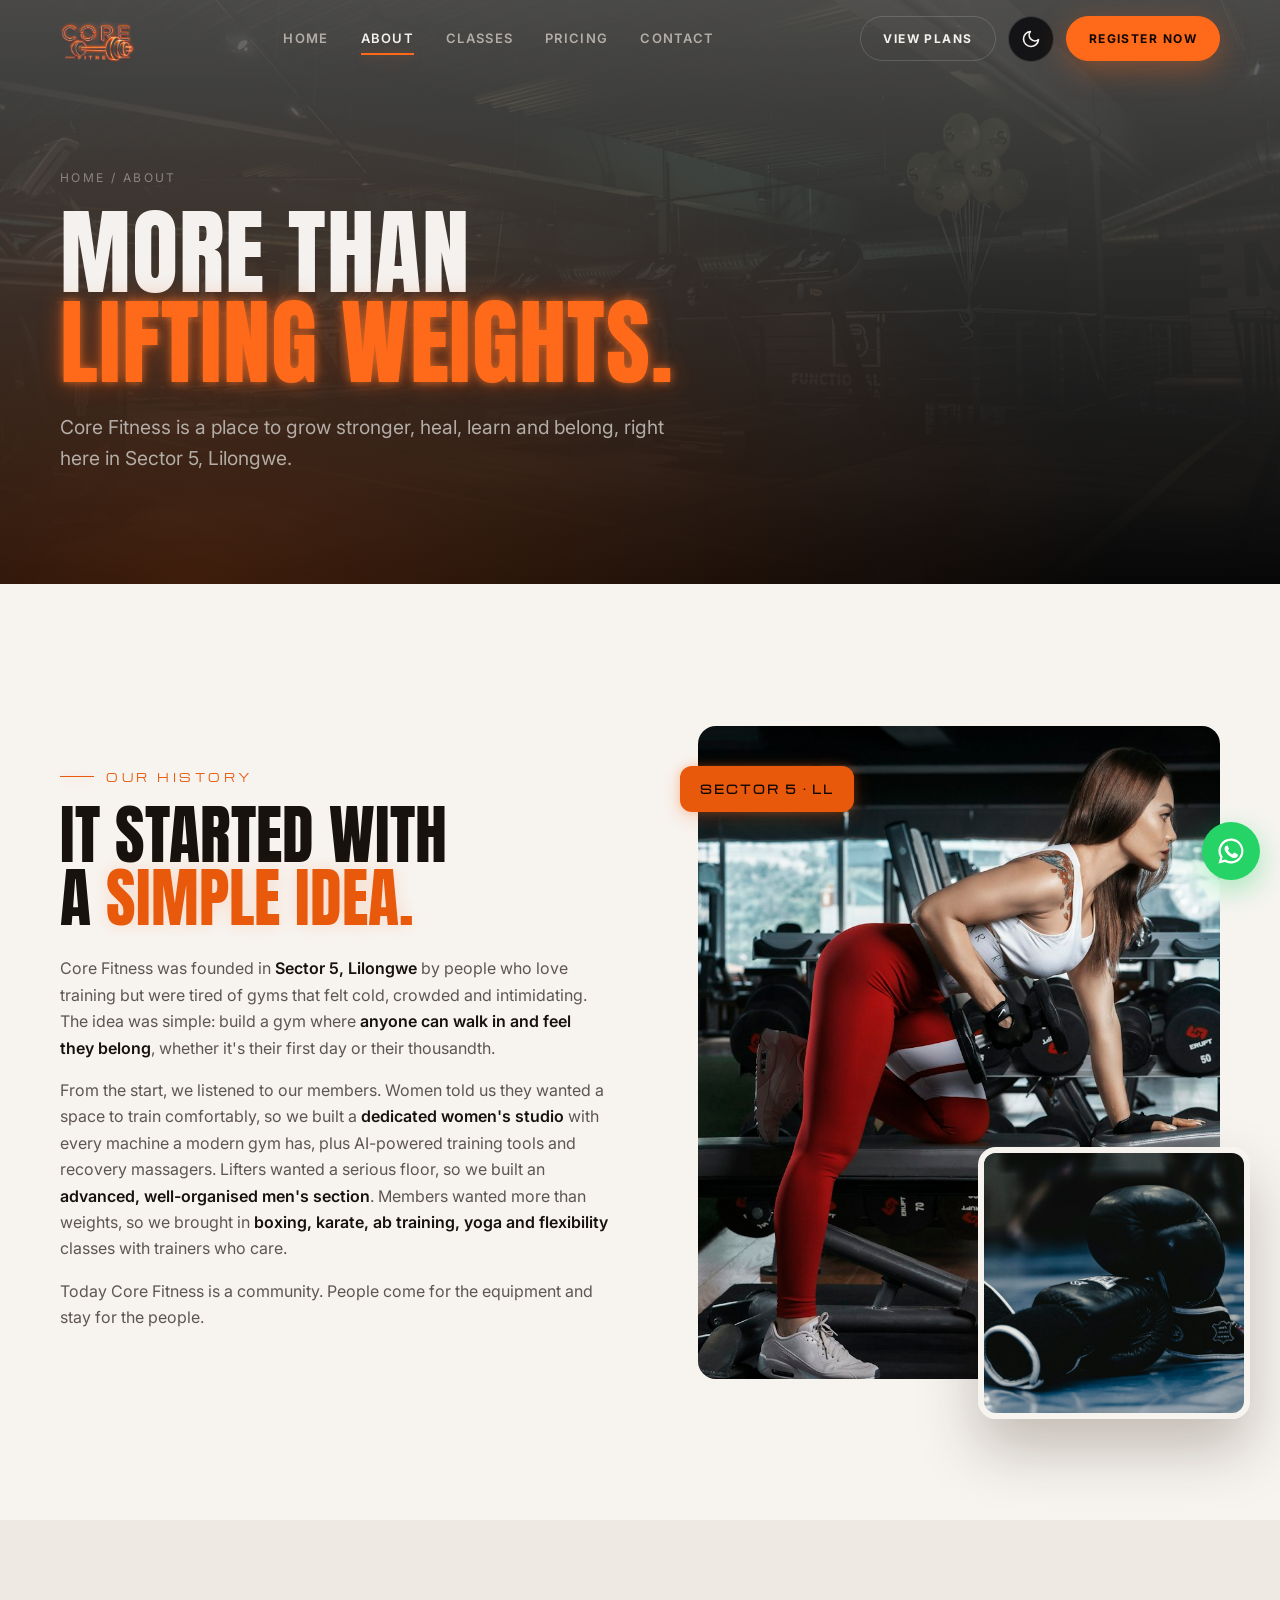
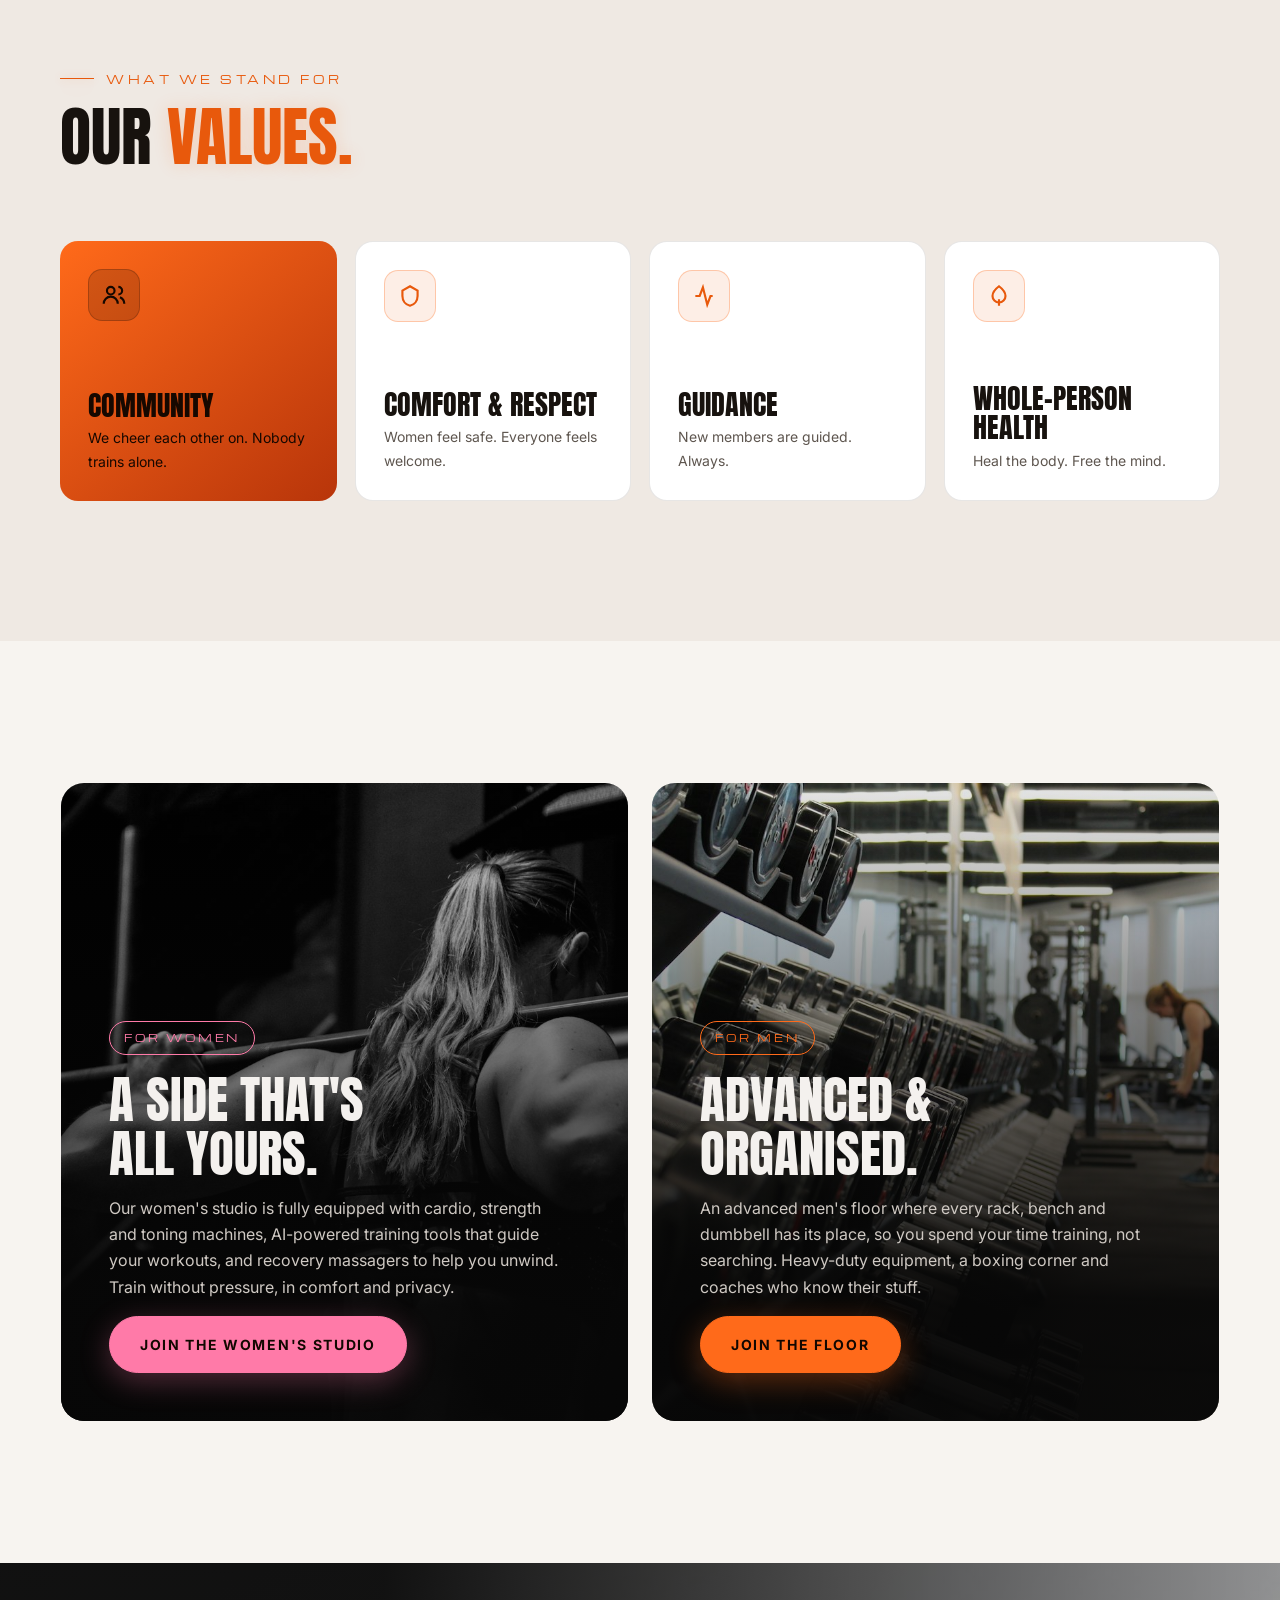
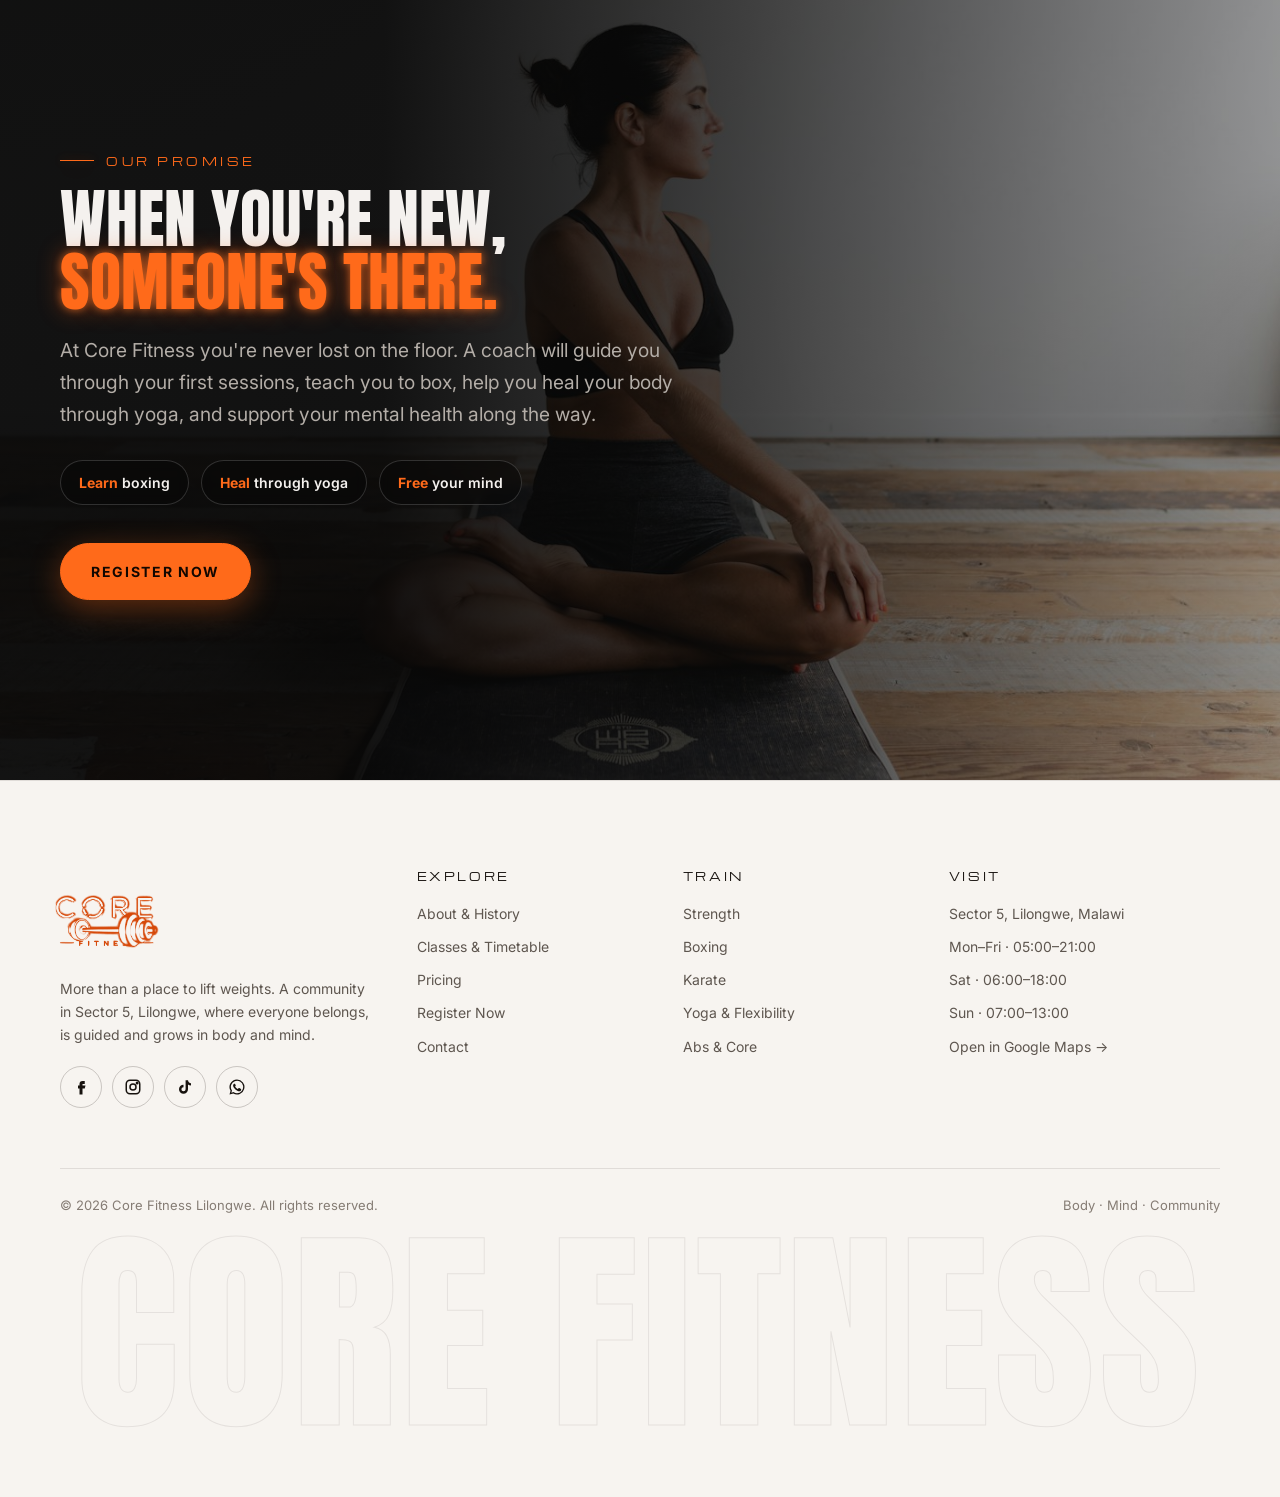
==== commit cecd1ee2: "Add light/dark mode toggle - Sun/moon toggle in the header on every page - Follows the device settin" ====
--- a/about.html
+++ b/about.html
@@ -10,13 +10,21 @@
   <link rel="preconnect" href="https://fonts.googleapis.com" />
   <link rel="preconnect" href="https://fonts.gstatic.com" crossorigin />
   <link href="https://fonts.googleapis.com/css2?family=Anton&family=Inter:wght@400;500;600;700;800&family=Michroma&display=swap" rel="stylesheet" />
+  <script>
+    (function () {
+      var t = null;
+      try { t = localStorage.getItem("core-theme"); } catch (e) {}
+      if (t !== "light" && t !== "dark") t = window.matchMedia("(prefers-color-scheme: light)").matches ? "light" : "dark";
+      document.documentElement.setAttribute("data-theme", t);
+    })();
+  </script>
   <link rel="stylesheet" href="css/style.css" />
 </head>
 <body>
   <!-- ============ HEADER ============ -->
   <header class="site-header">
     <div class="container">
-      <a href="index.html" class="brand" aria-label="Core Fitness home"><img src="assets/logo.png" alt="Core Fitness" width="367" height="294" /></a>
+      <a href="index.html" class="brand" aria-label="Core Fitness home"><img class="logo-dark" src="assets/logo.png" alt="Core Fitness" width="367" height="294" /><img class="logo-light" src="assets/logo-light.png" alt="" aria-hidden="true" width="367" height="294" /></a>
       <nav class="nav" aria-label="Main">
         <a href="index.html">Home</a>
         <a href="about.html">About</a>
@@ -26,6 +34,10 @@
       </nav>
       <div class="header-cta">
         <a href="pricing.html" class="btn btn-ghost">View Plans</a>
+        <button class="theme-toggle" type="button" aria-label="Switch to light mode">
+          <svg class="i-sun" viewBox="0 0 24 24" fill="none" stroke="currentColor" stroke-width="2" stroke-linecap="round"><circle cx="12" cy="12" r="4.5"/><path d="M12 2v2M12 20v2M4.9 4.9l1.4 1.4M17.7 17.7l1.4 1.4M2 12h2M20 12h2M4.9 19.1l1.4-1.4M17.7 6.3l1.4-1.4"/></svg>
+          <svg class="i-moon" viewBox="0 0 24 24" fill="none" stroke="currentColor" stroke-width="2" stroke-linecap="round" stroke-linejoin="round"><path d="M21 12.8A9 9 0 1 1 11.2 3a7 7 0 0 0 9.8 9.8z"/></svg>
+        </button>
         <a href="register.html" class="btn btn-primary">Register Now</a>
         <button class="menu-toggle" aria-label="Open menu" aria-expanded="false"><span></span><span></span><span></span></button>
       </div>
@@ -127,7 +139,7 @@
     <div class="container">
       <div class="footer-grid">
         <div class="footer-brand">
-          <img src="assets/logo.png" alt="Core Fitness" width="367" height="294" />
+          <img class="logo-dark" src="assets/logo.png" alt="Core Fitness" width="367" height="294" /><img class="logo-light" src="assets/logo-light.png" alt="" aria-hidden="true" width="367" height="294" />
           <p>More than a place to lift weights. A community in Sector 5, Lilongwe, where everyone belongs, is guided and grows in body and mind.</p>
           <div class="socials">
             <a href="#" aria-label="Facebook"><svg viewBox="0 0 24 24" fill="currentColor"><path d="M14 8h3V4h-3a4 4 0 0 0-4 4v2H8v4h2v8h4v-8h3l1-4h-4V8z"/></svg></a>
--- a/css/style.css
+++ b/css/style.css
@@ -22,6 +22,11 @@
   --glow-text: 0 0 8px rgba(255, 120, 40, 0.7), 0 0 24px rgba(255, 90, 20, 0.45);
 
   --rose: #ff7aa8; /* women's studio accent */
+  --header-bg: rgba(7, 7, 7, .82);
+  --overlay-bg: rgba(7, 7, 7, .97);
+  --stroke-soft: rgba(255, 255, 255, .5);
+  --stroke-faint: rgba(255, 255, 255, .07);
+  --on-ember: #120700;
 
   --font-display: "Anton", "Impact", sans-serif;
   --font-wide: "Michroma", "Arial", sans-serif;
@@ -119,7 +124,7 @@
   border-bottom: 1px solid transparent;
 }
 .site-header.scrolled {
-  background: rgba(7, 7, 7, .82);
+  background: var(--header-bg);
   backdrop-filter: blur(14px) saturate(140%);
   -webkit-backdrop-filter: blur(14px) saturate(140%);
   border-color: var(--line);
@@ -167,7 +172,7 @@
 
 .mobile-nav {
   position: fixed; inset: 0; z-index: 90;
-  background: rgba(7, 7, 7, .97);
+  background: var(--overlay-bg);
   backdrop-filter: blur(20px);
   display: flex; flex-direction: column; justify-content: center;
   padding: 100px var(--gutter) 40px;
@@ -267,7 +272,7 @@
 .marquee-track { display: flex; flex-shrink: 0; gap: 48px; padding-right: 48px; animation: marquee 38s linear infinite; }
 .marquee:hover .marquee-track { animation-play-state: paused; }
 .marquee-item { display: flex; align-items: center; gap: 48px; font-family: var(--font-display); font-size: clamp(26px, 3.4vw, 44px); text-transform: uppercase; white-space: nowrap; }
-.marquee-item:nth-child(even) { color: transparent; -webkit-text-stroke: 1px rgba(255,255,255,.5); }
+.marquee-item:nth-child(even) { color: transparent; -webkit-text-stroke: 1px var(--stroke-soft); }
 .marquee-item .star { color: var(--ember); font-size: .6em; text-shadow: var(--glow-text); -webkit-text-stroke: 0; }
 @keyframes marquee { to { transform: translateX(-100%); } }
 
@@ -598,7 +603,7 @@
 .class-copy h2 { margin: 8px 0 18px; }
 .class-copy p { color: var(--muted); }
 .meta-list { display: flex; flex-wrap: wrap; gap: 10px; margin: 22px 0 30px; }
-.meta-list span { padding: 8px 14px; border-radius: 999px; background: var(--surface); border: 1px solid var(--line); font-size: 13px; color: #d9d3cd; }
+.meta-list span { padding: 8px 14px; border-radius: 999px; background: var(--surface); border: 1px solid var(--line); font-size: 13px; color: var(--text); }
 
 /* ---------- Location / contact ---------- */
 .location { display: grid; grid-template-columns: 1fr 1.3fr; gap: 22px; }
@@ -693,7 +698,7 @@
 }
 .cta-band h2 { max-width: 700px; }
 .cta-band p { margin: 14px 0 0; font-size: 18px; max-width: 560px; color: rgba(21,8,0,.8); }
-.cta-band .btn-dark { background: #0a0a0a; color: var(--text); border-color: #0a0a0a; }
+.cta-band .btn-dark { background: #0a0a0a; color: #f4f1ee; border-color: #0a0a0a; }
 .cta-band .btn-dark:hover { background: #000; transform: translateY(-2px); box-shadow: 0 20px 40px rgba(0,0,0,.4); }
 
 /* ---------- Footer ---------- */
@@ -710,7 +715,7 @@
 .socials a:hover { border-color: var(--ember); color: var(--ember); box-shadow: var(--glow); }
 .socials svg { width: 18px; height: 18px; }
 .footer-bottom { border-top: 1px solid var(--line); padding-top: 26px; display: flex; flex-wrap: wrap; justify-content: space-between; gap: 14px; font-size: 13px; color: var(--dim); }
-.footer-giant { font-family: var(--font-display); font-size: clamp(70px, 17vw, 250px); line-height: .8; text-align: center; color: transparent; -webkit-text-stroke: 1px rgba(255,255,255,.07); margin-top: 30px; user-select: none; letter-spacing: .02em; }
+.footer-giant { font-family: var(--font-display); font-size: clamp(70px, 17vw, 250px); line-height: .8; text-align: center; color: transparent; -webkit-text-stroke: 1px var(--stroke-faint); margin-top: 30px; user-select: none; letter-spacing: .02em; }
 
 /* ---------- Floating WhatsApp ---------- */
 .wa-float {
@@ -776,3 +781,97 @@
   .map-frame { min-height: 340px; }
   .stat { padding: 26px 18px; }
 }
+
+/* ==========================================================
+   LIGHT THEME
+   Photo-backed areas (hero banners, zones, image tiles, the
+   header over the hero) keep the dark palette so text on
+   photos stays readable.
+   ========================================================== */
+:root[data-theme="light"] {
+  color-scheme: light;
+  --bg: #f7f4f0;
+  --bg-2: #efe9e3;
+  --surface: #ffffff;
+  --surface-2: #f3eee9;
+  --line: rgba(20, 12, 6, 0.1);
+  --line-strong: rgba(20, 12, 6, 0.2);
+  --text: #17120e;
+  --muted: #5e564f;
+  --dim: #857c74;
+
+  --ember: #e8590c;
+  --ember-hot: #ff6a1a;
+  --ember-soft: rgba(232, 89, 12, 0.1);
+  --glow: 0 0 10px rgba(255, 106, 26, 0.3), 0 6px 22px rgba(255, 106, 26, 0.2);
+  --glow-text: 0 0 18px rgba(255, 106, 26, 0.18);
+  --rose: #e0457f;
+
+  --header-bg: rgba(247, 244, 240, .86);
+  --overlay-bg: rgba(247, 244, 240, .98);
+  --stroke-soft: rgba(23, 18, 14, .45);
+  --stroke-faint: rgba(23, 18, 14, .08);
+}
+:root[data-theme="dark"] { color-scheme: dark; }
+
+/* areas that stay dark in light mode */
+:root[data-theme="light"] :is(.hero, .page-hero, .zone, .feature-band, .trainer, .tile:has(> img), .card-media, .class-media, .site-header:not(.scrolled)) {
+  --bg: #070707;
+  --surface: #141416;
+  --line: rgba(255, 255, 255, 0.08);
+  --line-strong: rgba(255, 255, 255, 0.16);
+  --text: #f4f1ee;
+  --muted: #b3ada7;
+  --dim: #8a847f;
+  --ember: #ff6a1a;
+  --rose: #ff7aa8;
+  --glow-text: 0 0 8px rgba(255, 120, 40, 0.7), 0 0 24px rgba(255, 90, 20, 0.45);
+  color: var(--text);
+}
+/* header over the hero while the light mobile menu is open */
+:root[data-theme="light"] .menu-open .site-header:not(.scrolled) {
+  --text: #17120e; --muted: #5e564f; --surface: #ffffff; --line-strong: rgba(20, 12, 6, 0.2);
+}
+:root[data-theme="light"] .map-frame iframe { filter: none; }
+
+
+:root[data-theme="light"] .plan.featured { box-shadow: 0 0 0 1px var(--ember), 0 30px 70px rgba(232,89,12,.14); }
+:root[data-theme="light"] .card:hover { box-shadow: 0 20px 50px rgba(40,20,5,.12), 0 0 0 1px rgba(232,89,12,.2); }
+:root[data-theme="light"] .story-media .float { box-shadow: 0 30px 60px rgba(40,20,5,.25); }
+
+/* smooth switch: class added briefly by JS while the theme changes */
+html.theme-anim *, html.theme-anim *::before, html.theme-anim *::after {
+  transition: background-color .35s ease, color .35s ease, border-color .35s ease, fill .35s ease !important;
+}
+
+/* ---------- Theme toggle ---------- */
+.theme-toggle {
+  position: relative;
+  width: 46px; height: 46px; border-radius: 50%;
+  flex-shrink: 0;
+  display: grid; place-items: center;
+  background: var(--surface);
+  border: 1px solid var(--line-strong);
+  color: var(--text);
+  cursor: pointer;
+  overflow: hidden;
+  transition: border-color .25s, color .25s, box-shadow .25s;
+}
+.theme-toggle:hover { border-color: var(--ember); color: var(--ember); box-shadow: var(--glow); }
+.theme-toggle svg {
+  position: absolute; width: 20px; height: 20px;
+  transition: transform .5s var(--ease), opacity .3s;
+}
+.theme-toggle .i-sun { transform: translateY(0) rotate(0); opacity: 1; }
+.theme-toggle .i-moon { transform: translateY(30px) rotate(-60deg); opacity: 0; }
+:root[data-theme="light"] .theme-toggle .i-sun { transform: translateY(-30px) rotate(60deg); opacity: 0; }
+:root[data-theme="light"] .theme-toggle .i-moon { transform: translateY(0) rotate(0); opacity: 1; }
+@media (max-width: 640px) {
+  .theme-toggle { width: 42px; height: 42px; }
+  .header-cta { gap: 8px; }
+}
+
+/* logo swap: solid version wherever the logo sits on a light background */
+.logo-light { display: none; }
+:root[data-theme="light"] :is(.site-header.scrolled, .menu-open .site-header, .site-footer) .logo-dark { display: none; }
+:root[data-theme="light"] :is(.site-header.scrolled, .menu-open .site-header, .site-footer) .logo-light { display: block; filter: none; }
